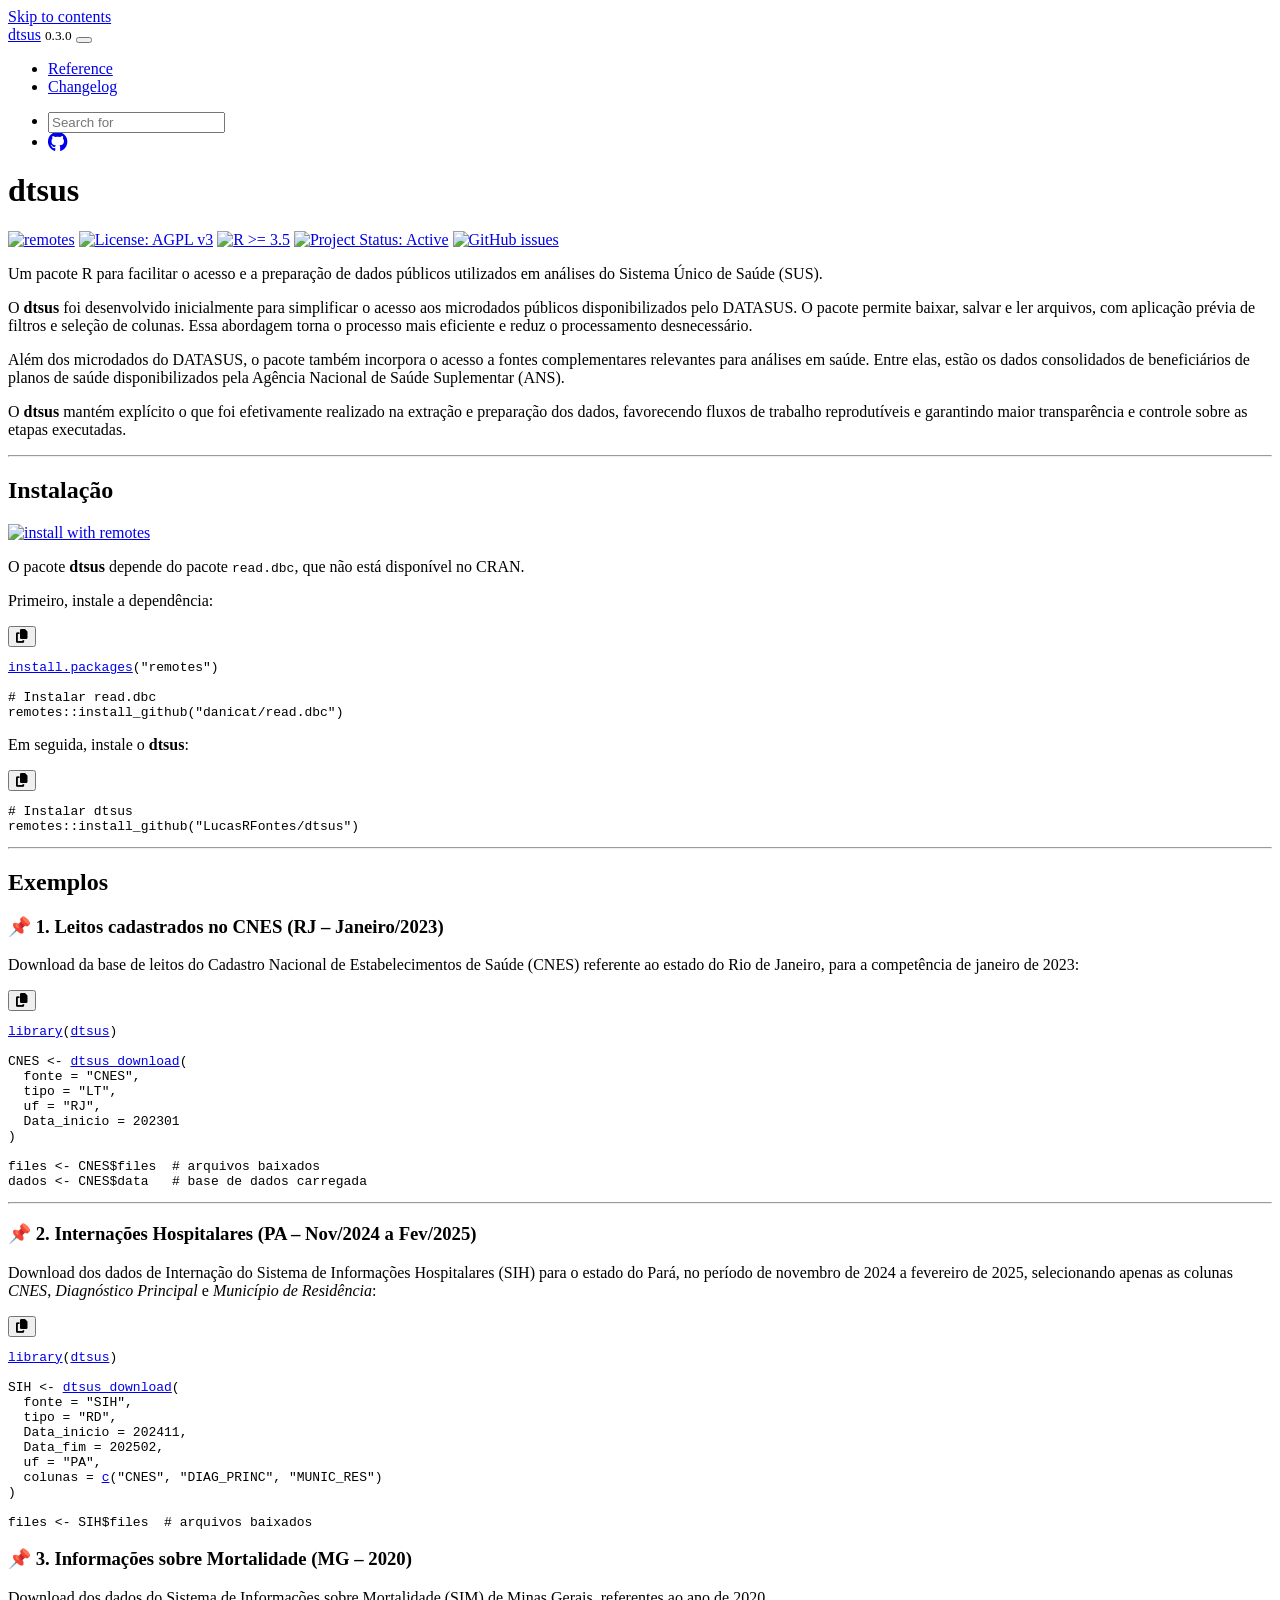
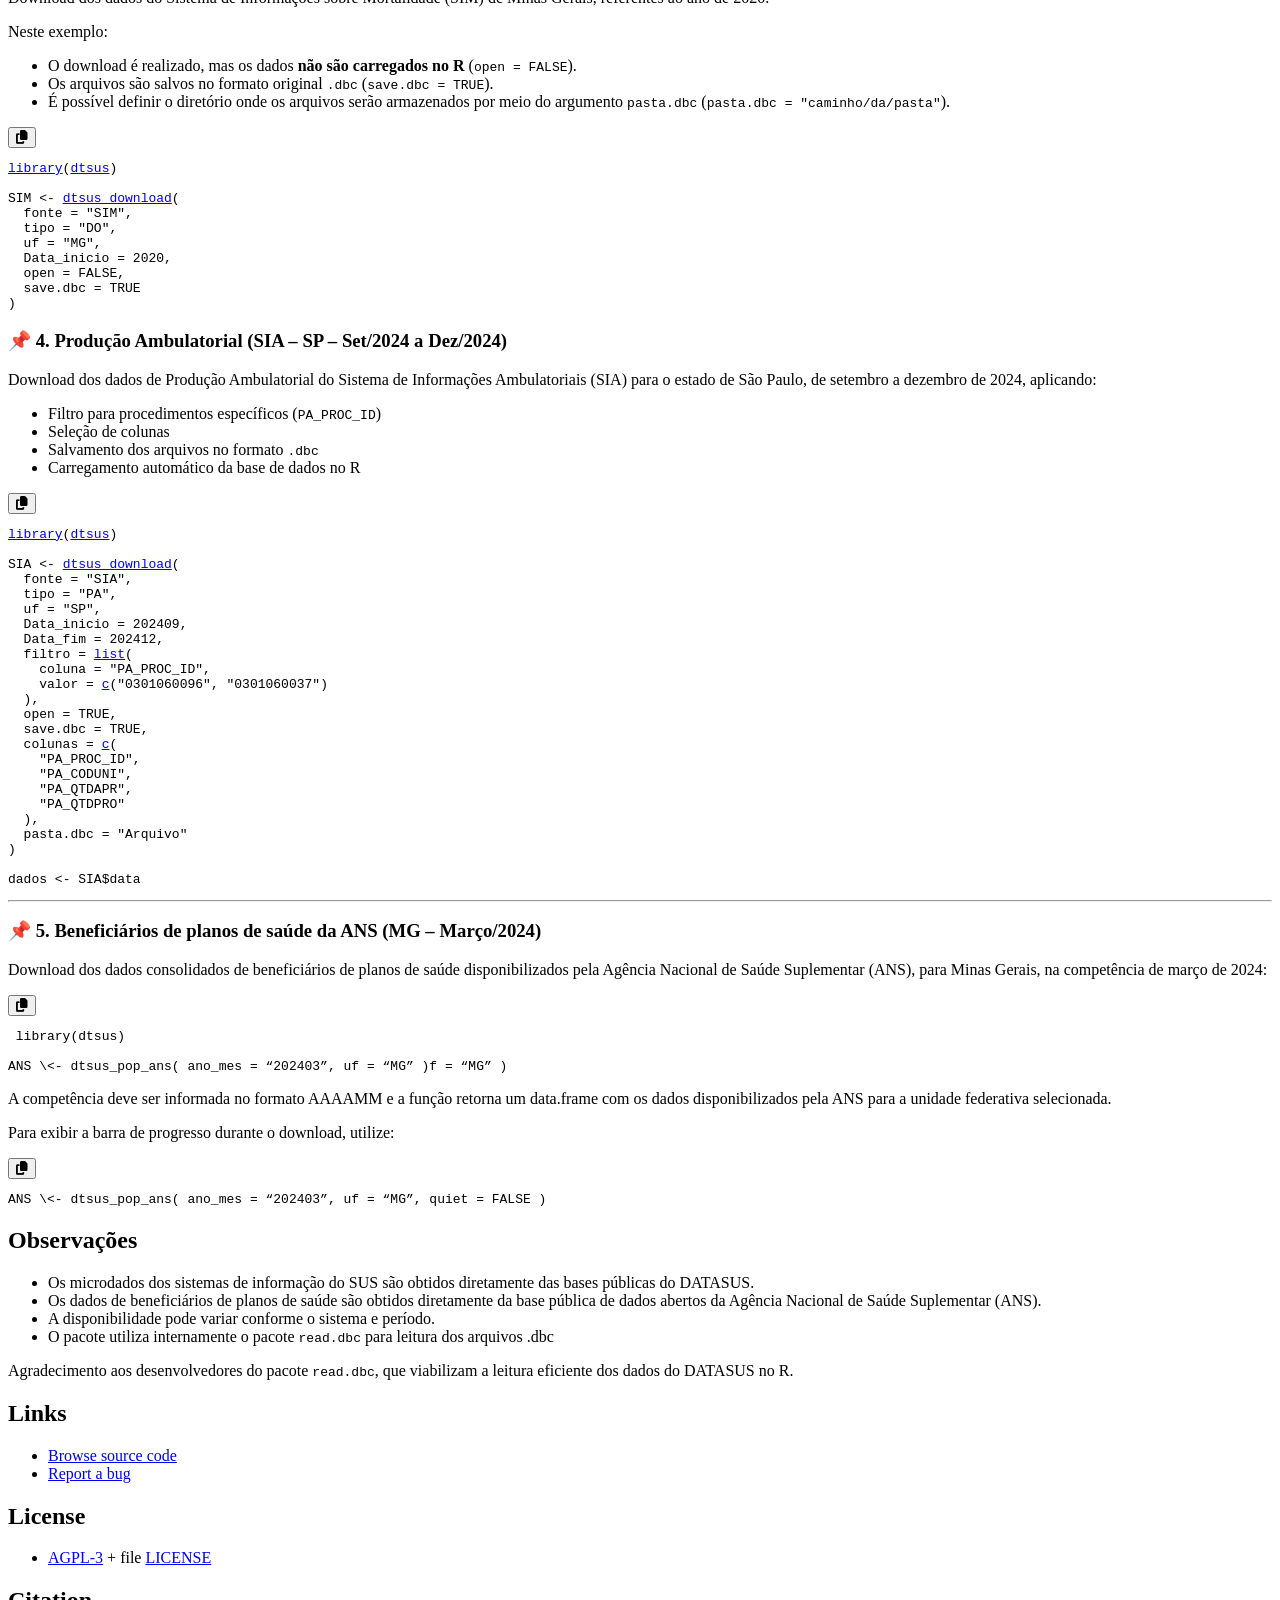
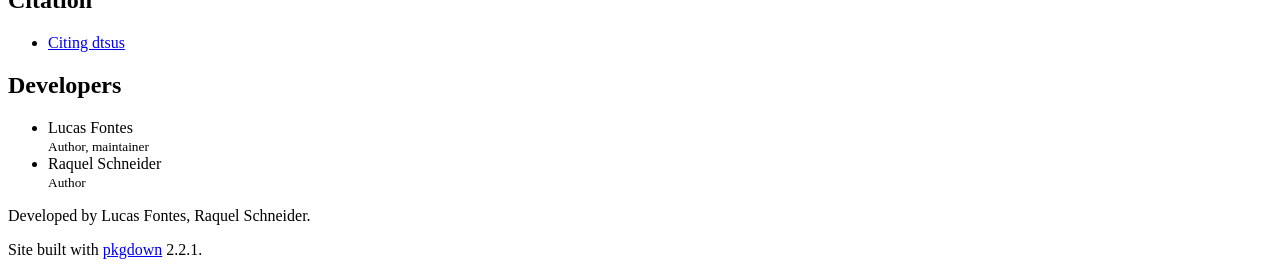
==== index.html @ 4b0eda25 "Deploying to gh-pages from @ LucasRFontes/dtsus@ded6fe9f99628d84d5e78bc19032584fbec01170 🚀" ====
<!DOCTYPE html>
<!-- Generated by pkgdown: do not edit by hand --><html lang="en">
<head>
<meta http-equiv="Content-Type" content="text/html; charset=UTF-8">
<meta charset="utf-8">
<meta http-equiv="X-UA-Compatible" content="IE=edge">
<meta name="viewport" content="width=device-width, initial-scale=1, shrink-to-fit=no">
<title>Download, Index and Process Brazilian Public Health Data • dtsus</title>
<script src="deps/jquery-3.6.0/jquery-3.6.0.min.js"></script><meta name="viewport" content="width=device-width, initial-scale=1, shrink-to-fit=no">
<link href="deps/bootstrap-5.3.8/bootstrap.min.css" rel="stylesheet">
<script src="deps/bootstrap-5.3.8/bootstrap.bundle.min.js"></script><link href="deps/font-awesome-6.5.2/css/all.min.css" rel="stylesheet">
<link href="deps/font-awesome-6.5.2/css/v4-shims.min.css" rel="stylesheet">
<script src="deps/headroom-0.11.0/headroom.min.js"></script><script src="deps/headroom-0.11.0/jQuery.headroom.min.js"></script><script src="deps/bootstrap-toc-1.0.1/bootstrap-toc.min.js"></script><script src="deps/clipboard.js-2.0.11/clipboard.min.js"></script><script src="deps/search-1.0.0/autocomplete.jquery.min.js"></script><script src="deps/search-1.0.0/fuse.min.js"></script><script src="deps/search-1.0.0/mark.min.js"></script><!-- pkgdown --><script src="pkgdown.js"></script><meta property="og:title" content="Download, Index and Process Brazilian Public Health Data">
<meta name="description" content="Tools to discover, download and process public Brazilian health data. The package provides access to DATASUS microdata and complementary public data sources used in health analyses, including beneficiary data from the Brazilian National Supplementary Health Agency (ANS). Functions support file listing, batch downloads, reading DBC files, filtering records, selecting variables and reproducible data processing workflows.">
<meta property="og:description" content="Tools to discover, download and process public Brazilian health data. The package provides access to DATASUS microdata and complementary public data sources used in health analyses, including beneficiary data from the Brazilian National Supplementary Health Agency (ANS). Functions support file listing, batch downloads, reading DBC files, filtering records, selecting variables and reproducible data processing workflows.">
</head>
<body>
    <a href="#main" class="visually-hidden-focusable">Skip to contents</a>


    <nav class="navbar navbar-expand-lg fixed-top bg-light" data-bs-theme="light" aria-label="Site navigation"><div class="container">

    <a class="navbar-brand me-2" href="index.html">dtsus</a>

    <small class="nav-text text-muted me-auto" data-bs-toggle="tooltip" data-bs-placement="bottom" title="">0.3.0</small>


    <button class="navbar-toggler" type="button" data-bs-toggle="collapse" data-bs-target="#navbar" aria-controls="navbar" aria-expanded="false" aria-label="Toggle navigation">
      <span class="navbar-toggler-icon"></span>
    </button>

    <div id="navbar" class="collapse navbar-collapse ms-3">
      <ul class="navbar-nav me-auto">
<li class="nav-item"><a class="nav-link" href="reference/index.html">Reference</a></li>
<li class="nav-item"><a class="nav-link" href="news/index.html">Changelog</a></li>
      </ul>
<ul class="navbar-nav">
<li class="nav-item"><form class="form-inline" role="search">
 <input class="form-control" type="search" name="search-input" id="search-input" autocomplete="off" aria-label="Search site" placeholder="Search for" data-search-index="search.json">
</form></li>
<li class="nav-item"><a class="external-link nav-link" href="https://github.com/LucasRFontes/dtsus/" aria-label="GitHub"><span class="fa fab fa-github fa-lg"></span></a></li>
      </ul>
</div>


  </div>
</nav><div class="container template-home">
<div class="row">
  <main id="main" class="col-md-9"><div class="section level1">
<div class="page-header"><h1 id="dtsus">dtsus<a class="anchor" aria-label="anchor" href="#dtsus"></a>
</h1></div>
<p><a href="https://github.com/LucasRFontes/dtsus" class="external-link"><img src="https://img.shields.io/badge/install%20with-remotes-blue" alt="remotes"></a> <a href="https://www.gnu.org/licenses/agpl-3.0" class="external-link"><img src="https://img.shields.io/badge/License-AGPL%20v3-blue.svg" alt="License: AGPL v3"></a> <a href="https://cran.r-project.org/" class="external-link"><img src="https://img.shields.io/badge/R-%3E%3D%203.5-blue" alt="R &gt;= 3.5"></a> <a href="https://www.repostatus.org/#active" class="external-link"><img src="https://www.repostatus.org/badges/latest/active.svg" alt="Project Status: Active"></a> <a href="https://github.com/LucasRFontes/dtsus/issues" class="external-link"><img src="https://img.shields.io/badge/issues-feedback-red" alt="GitHub issues"></a></p>
<p>Um pacote R para facilitar o acesso e a preparação de dados públicos utilizados em análises do Sistema Único de Saúde (SUS).</p>
<p>O <strong>dtsus</strong> foi desenvolvido inicialmente para simplificar o acesso aos microdados públicos disponibilizados pelo DATASUS. O pacote permite baixar, salvar e ler arquivos, com aplicação prévia de filtros e seleção de colunas. Essa abordagem torna o processo mais eficiente e reduz o processamento desnecessário.</p>
<p>Além dos microdados do DATASUS, o pacote também incorpora o acesso a fontes complementares relevantes para análises em saúde. Entre elas, estão os dados consolidados de beneficiários de planos de saúde disponibilizados pela Agência Nacional de Saúde Suplementar (ANS).</p>
<p>O <strong>dtsus</strong> mantém explícito o que foi efetivamente realizado na extração e preparação dos dados, favorecendo fluxos de trabalho reprodutíveis e garantindo maior transparência e controle sobre as etapas executadas.</p>
<hr>
<div class="section level2">
<h2 id="instalação">Instalação<a class="anchor" aria-label="anchor" href="#instala%C3%A7%C3%A3o"></a>
</h2>
<p><a href="https://github.com/LucasRFontes/dtsus" class="external-link"><img src="https://img.shields.io/badge/install%20with-remotes-blue" alt="install with remotes"></a></p>
<p>O pacote <strong>dtsus</strong> depende do pacote <code>read.dbc</code>, que não está disponível no CRAN.</p>
<p>Primeiro, instale a dependência:</p>
<div class="sourceCode" id="cb1"><pre class="downlit sourceCode r">
<code class="sourceCode R"><span><span class="fu"><a href="https://rdrr.io/r/utils/install.packages.html" class="external-link">install.packages</a></span><span class="op">(</span><span class="st">"remotes"</span><span class="op">)</span></span>
<span></span>
<span><span class="co"># Instalar read.dbc</span></span>
<span><span class="fu">remotes</span><span class="fu">::</span><span class="fu">install_github</span><span class="op">(</span><span class="st">"danicat/read.dbc"</span><span class="op">)</span></span></code></pre></div>
<p>Em seguida, instale o <strong>dtsus</strong>:</p>
<div class="sourceCode" id="cb2"><pre class="downlit sourceCode r">
<code class="sourceCode R"><span><span class="co"># Instalar dtsus</span></span>
<span><span class="fu">remotes</span><span class="fu">::</span><span class="fu">install_github</span><span class="op">(</span><span class="st">"LucasRFontes/dtsus"</span><span class="op">)</span></span></code></pre></div>
<hr>
</div>
<div class="section level2">
<h2 id="exemplos">Exemplos<a class="anchor" aria-label="anchor" href="#exemplos"></a>
</h2>
<div class="section level3">
<h3 id="pushpin-1-leitos-cadastrados-no-cnes-rj--janeiro2023">📌 1. Leitos cadastrados no CNES (RJ – Janeiro/2023)<a class="anchor" aria-label="anchor" href="#pushpin-1-leitos-cadastrados-no-cnes-rj--janeiro2023"></a>
</h3>
<p>Download da base de leitos do Cadastro Nacional de Estabelecimentos de Saúde (CNES) referente ao estado do Rio de Janeiro, para a competência de janeiro de 2023:</p>
<div class="sourceCode" id="cb3"><pre class="downlit sourceCode r">
<code class="sourceCode R"><span><span class="kw"><a href="https://rdrr.io/r/base/library.html" class="external-link">library</a></span><span class="op">(</span><span class="va"><a href="https://lucasrfontes.github.io/dtsus/">dtsus</a></span><span class="op">)</span></span>
<span></span>
<span><span class="va">CNES</span> <span class="op">&lt;-</span> <span class="fu"><a href="reference/dtsus_download.html">dtsus_download</a></span><span class="op">(</span></span>
<span>  fonte <span class="op">=</span> <span class="st">"CNES"</span>,</span>
<span>  tipo <span class="op">=</span> <span class="st">"LT"</span>,</span>
<span>  uf <span class="op">=</span> <span class="st">"RJ"</span>,</span>
<span>  Data_inicio <span class="op">=</span> <span class="fl">202301</span></span>
<span><span class="op">)</span></span>
<span></span>
<span><span class="va">files</span> <span class="op">&lt;-</span> <span class="va">CNES</span><span class="op">$</span><span class="va">files</span>  <span class="co"># arquivos baixados</span></span>
<span><span class="va">dados</span> <span class="op">&lt;-</span> <span class="va">CNES</span><span class="op">$</span><span class="va">data</span>   <span class="co"># base de dados carregada</span></span></code></pre></div>
<hr>
</div>
<div class="section level3">
<h3 id="pushpin-2-internações-hospitalares-pa--nov2024-a-fev2025">📌 2. Internações Hospitalares (PA – Nov/2024 a Fev/2025)<a class="anchor" aria-label="anchor" href="#pushpin-2-interna%C3%A7%C3%B5es-hospitalares-pa--nov2024-a-fev2025"></a>
</h3>
<p>Download dos dados de Internação do Sistema de Informações Hospitalares (SIH) para o estado do Pará, no período de novembro de 2024 a fevereiro de 2025, selecionando apenas as colunas <em>CNES</em>, <em>Diagnóstico Principal</em> e <em>Município de Residência</em>:</p>
<div class="sourceCode" id="cb4"><pre class="downlit sourceCode r">
<code class="sourceCode R"><span><span class="kw"><a href="https://rdrr.io/r/base/library.html" class="external-link">library</a></span><span class="op">(</span><span class="va"><a href="https://lucasrfontes.github.io/dtsus/">dtsus</a></span><span class="op">)</span></span>
<span></span>
<span><span class="va">SIH</span> <span class="op">&lt;-</span> <span class="fu"><a href="reference/dtsus_download.html">dtsus_download</a></span><span class="op">(</span></span>
<span>  fonte <span class="op">=</span> <span class="st">"SIH"</span>,</span>
<span>  tipo <span class="op">=</span> <span class="st">"RD"</span>,</span>
<span>  Data_inicio <span class="op">=</span> <span class="fl">202411</span>,</span>
<span>  Data_fim <span class="op">=</span> <span class="fl">202502</span>,</span>
<span>  uf <span class="op">=</span> <span class="st">"PA"</span>,</span>
<span>  colunas <span class="op">=</span> <span class="fu"><a href="https://rdrr.io/r/base/c.html" class="external-link">c</a></span><span class="op">(</span><span class="st">"CNES"</span>, <span class="st">"DIAG_PRINC"</span>, <span class="st">"MUNIC_RES"</span><span class="op">)</span></span>
<span><span class="op">)</span></span>
<span></span>
<span><span class="va">files</span> <span class="op">&lt;-</span> <span class="va">SIH</span><span class="op">$</span><span class="va">files</span>  <span class="co"># arquivos baixados</span></span></code></pre></div>
</div>
<div class="section level3">
<h3 id="pushpin-3-informações-sobre-mortalidade-mg--2020">📌 3. Informações sobre Mortalidade (MG – 2020)<a class="anchor" aria-label="anchor" href="#pushpin-3-informa%C3%A7%C3%B5es-sobre-mortalidade-mg--2020"></a>
</h3>
<p>Download dos dados do Sistema de Informações sobre Mortalidade (SIM) de Minas Gerais, referentes ao ano de 2020.</p>
<p>Neste exemplo:</p>
<ul>
<li>O download é realizado, mas os dados <strong>não são carregados no R</strong> (<code>open = FALSE</code>).</li>
<li>Os arquivos são salvos no formato original <code>.dbc</code> (<code>save.dbc = TRUE</code>).</li>
<li>É possível definir o diretório onde os arquivos serão armazenados por meio do argumento <code>pasta.dbc</code> (<code>pasta.dbc = "caminho/da/pasta"</code>).</li>
</ul>
<div class="sourceCode" id="cb5"><pre class="downlit sourceCode r">
<code class="sourceCode R"><span><span class="kw"><a href="https://rdrr.io/r/base/library.html" class="external-link">library</a></span><span class="op">(</span><span class="va"><a href="https://lucasrfontes.github.io/dtsus/">dtsus</a></span><span class="op">)</span></span>
<span></span>
<span><span class="va">SIM</span> <span class="op">&lt;-</span> <span class="fu"><a href="reference/dtsus_download.html">dtsus_download</a></span><span class="op">(</span></span>
<span>  fonte <span class="op">=</span> <span class="st">"SIM"</span>,</span>
<span>  tipo <span class="op">=</span> <span class="st">"DO"</span>,</span>
<span>  uf <span class="op">=</span> <span class="st">"MG"</span>,</span>
<span>  Data_inicio <span class="op">=</span> <span class="fl">2020</span>,</span>
<span>  open <span class="op">=</span> <span class="cn">FALSE</span>,</span>
<span>  save.dbc <span class="op">=</span> <span class="cn">TRUE</span></span>
<span><span class="op">)</span></span></code></pre></div>
</div>
<div class="section level3">
<h3 id="pushpin-4-produção-ambulatorial-sia--sp--set2024-a-dez2024">📌 4. Produção Ambulatorial (SIA – SP – Set/2024 a Dez/2024)<a class="anchor" aria-label="anchor" href="#pushpin-4-produ%C3%A7%C3%A3o-ambulatorial-sia--sp--set2024-a-dez2024"></a>
</h3>
<p>Download dos dados de Produção Ambulatorial do Sistema de Informações Ambulatoriais (SIA) para o estado de São Paulo, de setembro a dezembro de 2024, aplicando:</p>
<ul>
<li>Filtro para procedimentos específicos (<code>PA_PROC_ID</code>)</li>
<li>Seleção de colunas</li>
<li>Salvamento dos arquivos no formato <code>.dbc</code>
</li>
<li>Carregamento automático da base de dados no R</li>
</ul>
<div class="sourceCode" id="cb6"><pre class="downlit sourceCode r">
<code class="sourceCode R"><span><span class="kw"><a href="https://rdrr.io/r/base/library.html" class="external-link">library</a></span><span class="op">(</span><span class="va"><a href="https://lucasrfontes.github.io/dtsus/">dtsus</a></span><span class="op">)</span></span>
<span></span>
<span><span class="va">SIA</span> <span class="op">&lt;-</span> <span class="fu"><a href="reference/dtsus_download.html">dtsus_download</a></span><span class="op">(</span></span>
<span>  fonte <span class="op">=</span> <span class="st">"SIA"</span>,</span>
<span>  tipo <span class="op">=</span> <span class="st">"PA"</span>,</span>
<span>  uf <span class="op">=</span> <span class="st">"SP"</span>,</span>
<span>  Data_inicio <span class="op">=</span> <span class="fl">202409</span>,</span>
<span>  Data_fim <span class="op">=</span> <span class="fl">202412</span>,</span>
<span>  filtro <span class="op">=</span> <span class="fu"><a href="https://rdrr.io/r/base/list.html" class="external-link">list</a></span><span class="op">(</span></span>
<span>    coluna <span class="op">=</span> <span class="st">"PA_PROC_ID"</span>,</span>
<span>    valor <span class="op">=</span> <span class="fu"><a href="https://rdrr.io/r/base/c.html" class="external-link">c</a></span><span class="op">(</span><span class="st">"0301060096"</span>, <span class="st">"0301060037"</span><span class="op">)</span></span>
<span>  <span class="op">)</span>,</span>
<span>  open <span class="op">=</span> <span class="cn">TRUE</span>,</span>
<span>  save.dbc <span class="op">=</span> <span class="cn">TRUE</span>,</span>
<span>  colunas <span class="op">=</span> <span class="fu"><a href="https://rdrr.io/r/base/c.html" class="external-link">c</a></span><span class="op">(</span></span>
<span>    <span class="st">"PA_PROC_ID"</span>,</span>
<span>    <span class="st">"PA_CODUNI"</span>,</span>
<span>    <span class="st">"PA_QTDAPR"</span>,</span>
<span>    <span class="st">"PA_QTDPRO"</span></span>
<span>  <span class="op">)</span>,</span>
<span>  pasta.dbc <span class="op">=</span> <span class="st">"Arquivo"</span></span>
<span><span class="op">)</span></span>
<span></span>
<span><span class="va">dados</span> <span class="op">&lt;-</span> <span class="va">SIA</span><span class="op">$</span><span class="va">data</span></span></code></pre></div>
<hr>
</div>
<div class="section level3">
<h3 id="pushpin-5-beneficiários-de-planos-de-saúde-da-ans-mg--março2024">📌 5. Beneficiários de planos de saúde da ANS (MG – Março/2024)<a class="anchor" aria-label="anchor" href="#pushpin-5-benefici%C3%A1rios-de-planos-de-sa%C3%BAde-da-ans-mg--mar%C3%A7o2024"></a>
</h3>
<p>Download dos dados consolidados de beneficiários de planos de saúde disponibilizados pela Agência Nacional de Saúde Suplementar (ANS), para Minas Gerais, na competência de março de 2024:</p>
<div class="sourceCode" id="cb7"><pre class="sourceCode r"><code class="sourceCode r"><span id="cb7-1"><a href="#cb7-1" tabindex="-1"></a> <span class="fu">library</span>(dtsus)</span>
<span id="cb7-2"><a href="#cb7-2" tabindex="-1"></a></span>
<span id="cb7-3"><a href="#cb7-3" tabindex="-1"></a>ANS \<span class="ot">&lt;-</span> <span class="fu">dtsus_pop_ans</span>( <span class="at">ano_mes =</span> “<span class="dv">202403</span>”, <span class="at">uf =</span> “MG” )f <span class="ot">=</span> “MG” <span class="er">)</span></span></code></pre></div>
<p>A competência deve ser informada no formato AAAAMM e a função retorna um data.frame com os dados disponibilizados pela ANS para a unidade federativa selecionada.</p>
<p>Para exibir a barra de progresso durante o download, utilize:</p>
<div class="sourceCode" id="cb8"><pre class="sourceCode r"><code class="sourceCode r"><span id="cb8-1"><a href="#cb8-1" tabindex="-1"></a>ANS \<span class="ot">&lt;-</span> <span class="fu">dtsus_pop_ans</span>( <span class="at">ano_mes =</span> “<span class="dv">202403</span>”, <span class="at">uf =</span> “MG”, <span class="at">quiet =</span> <span class="cn">FALSE</span> )</span></code></pre></div>
</div>
</div>
<div class="section level2">
<h2 id="observações">Observações<a class="anchor" aria-label="anchor" href="#observa%C3%A7%C3%B5es"></a>
</h2>
<ul>
<li>Os microdados dos sistemas de informação do SUS são obtidos diretamente das bases públicas do DATASUS.</li>
<li>Os dados de beneficiários de planos de saúde são obtidos diretamente da base pública de dados abertos da Agência Nacional de Saúde Suplementar (ANS).</li>
<li>A disponibilidade pode variar conforme o sistema e período.</li>
<li>O pacote utiliza internamente o pacote <code>read.dbc</code> para leitura dos arquivos .dbc</li>
</ul>
<p>Agradecimento aos desenvolvedores do pacote <code>read.dbc</code>, que viabilizam a leitura eficiente dos dados do DATASUS no R.</p>
</div>
</div>
  </main><aside class="col-md-3"><div class="links">
<h2 data-toc-skip>Links</h2>
<ul class="list-unstyled">
<li><a href="https://github.com/LucasRFontes/dtsus/" class="external-link">Browse source code</a></li>
<li><a href="https://github.com/LucasRFontes/dtsus/issues" class="external-link">Report a bug</a></li>
</ul>
</div>

<div class="license">
<h2 data-toc-skip>License</h2>
<ul class="list-unstyled">
<li>
<a href="https://www.r-project.org/Licenses/AGPL-3" class="external-link">AGPL-3</a> + file <a href="LICENSE-text.html">LICENSE</a>
</li>
</ul>
</div>


<div class="citation">
<h2 data-toc-skip>Citation</h2>
<ul class="list-unstyled">
<li><a href="authors.html#citation">Citing dtsus</a></li>
</ul>
</div>

<div class="developers">
<h2 data-toc-skip>Developers</h2>
<ul class="list-unstyled">
<li>Lucas Fontes <br><small class="roles"> Author, maintainer </small>   </li>
<li>Raquel Schneider <br><small class="roles"> Author </small>   </li>
</ul>
</div>



  </aside>
</div>


    <footer><div class="pkgdown-footer-left">
  <p>Developed by Lucas Fontes, Raquel Schneider.</p>
</div>

<div class="pkgdown-footer-right">
  <p>Site built with <a href="https://pkgdown.r-lib.org/" class="external-link">pkgdown</a> 2.2.1.</p>
</div>

    </footer>
</div>





  </body>
</html>
---- deps/font-awesome-6.5.2/css/v4-shims.min.css ----
/*!
 * Font Awesome Free 6.5.2 by @fontawesome - https://fontawesome.com
 * License - https://fontawesome.com/license/free (Icons: CC BY 4.0, Fonts: SIL OFL 1.1, Code: MIT License)
 * Copyright 2024 Fonticons, Inc.
 */
.fa.fa-glass:before{content:"\f000"}.fa.fa-envelope-o{font-family:"Font Awesome 6 Free";font-weight:400}.fa.fa-envelope-o:before{content:"\f0e0"}.fa.fa-star-o{font-family:"Font Awesome 6 Free";font-weight:400}.fa.fa-star-o:before{content:"\f005"}.fa.fa-close:before,.fa.fa-remove:before{content:"\f00d"}.fa.fa-gear:before{content:"\f013"}.fa.fa-trash-o{font-family:"Font Awesome 6 Free";font-weight:400}.fa.fa-trash-o:before{content:"\f2ed"}.fa.fa-home:before{content:"\f015"}.fa.fa-file-o{font-family:"Font Awesome 6 Free";font-weight:400}.fa.fa-file-o:before{content:"\f15b"}.fa.fa-clock-o{font-family:"Font Awesome 6 Free";font-weight:400}.fa.fa-clock-o:before{content:"\f017"}.fa.fa-arrow-circle-o-down{font-family:"Font Awesome 6 Free";font-weight:400}.fa.fa-arrow-circle-o-down:before{content:"\f358"}.fa.fa-arrow-circle-o-up{font-family:"Font Awesome 6 Free";font-weight:400}.fa.fa-arrow-circle-o-up:before{content:"\f35b"}.fa.fa-play-circle-o{font-family:"Font Awesome 6 Free";font-weight:400}.fa.fa-play-circle-o:before{content:"\f144"}.fa.fa-repeat:before,.fa.fa-rotate-right:before{content:"\f01e"}.fa.fa-refresh:before{content:"\f021"}.fa.fa-list-alt{font-family:"Font Awesome 6 Free";font-weight:400}.fa.fa-list-alt:before{content:"\f022"}.fa.fa-dedent:before{content:"\f03b"}.fa.fa-video-camera:before{content:"\f03d"}.fa.fa-picture-o{font-family:"Font Awesome 6 Free";font-weight:400}.fa.fa-picture-o:before{content:"\f03e"}.fa.fa-photo{font-family:"Font Awesome 6 Free";font-weight:400}.fa.fa-photo:before{content:"\f03e"}.fa.fa-image{font-family:"Font Awesome 6 Free";font-weight:400}.fa.fa-image:before{content:"\f03e"}.fa.fa-map-marker:before{content:"\f3c5"}.fa.fa-pencil-square-o{font-family:"Font Awesome 6 Free";font-weight:400}.fa.fa-pencil-square-o:before{content:"\f044"}.fa.fa-edit{font-family:"Font Awesome 6 Free";font-weight:400}.fa.fa-edit:before{content:"\f044"}.fa.fa-share-square-o:before{content:"\f14d"}.fa.fa-check-square-o{font-family:"Font Awesome 6 Free";font-weight:400}.fa.fa-check-square-o:before{content:"\f14a"}.fa.fa-arrows:before{content:"\f0b2"}.fa.fa-times-circle-o{font-family:"Font Awesome 6 Free";font-weight:400}.fa.fa-times-circle-o:before{content:"\f057"}.fa.fa-check-circle-o{font-family:"Font Awesome 6 Free";font-weight:400}.fa.fa-check-circle-o:before{content:"\f058"}.fa.fa-mail-forward:before{content:"\f064"}.fa.fa-expand:before{content:"\f424"}.fa.fa-compress:before{content:"\f422"}.fa.fa-eye,.fa.fa-eye-slash{font-family:"Font Awesome 6 Free";font-weight:400}.fa.fa-warning:before{content:"\f071"}.fa.fa-calendar:before{content:"\f073"}.fa.fa-arrows-v:before{content:"\f338"}.fa.fa-arrows-h:before{content:"\f337"}.fa.fa-bar-chart-o:before,.fa.fa-bar-chart:before{content:"\e0e3"}.fa.fa-twitter-square{font-family:"Font Awesome 6 Brands";font-weight:400}.fa.fa-twitter-square:before{content:"\f081"}.fa.fa-facebook-square{font-family:"Font Awesome 6 Brands";font-weight:400}.fa.fa-facebook-square:before{content:"\f082"}.fa.fa-gears:before{content:"\f085"}.fa.fa-thumbs-o-up{font-family:"Font Awesome 6 Free";font-weight:400}.fa.fa-thumbs-o-up:before{content:"\f164"}.fa.fa-thumbs-o-down{font-family:"Font Awesome 6 Free";font-weight:400}.fa.fa-thumbs-o-down:before{content:"\f165"}.fa.fa-heart-o{font-family:"Font Awesome 6 Free";font-weight:400}.fa.fa-heart-o:before{content:"\f004"}.fa.fa-sign-out:before{content:"\f2f5"}.fa.fa-linkedin-square{font-family:"Font Awesome 6 Brands";font-weight:400}.fa.fa-linkedin-square:before{content:"\f08c"}.fa.fa-thumb-tack:before{content:"\f08d"}.fa.fa-external-link:before{content:"\f35d"}.fa.fa-sign-in:before{content:"\f2f6"}.fa.fa-github-square{font-family:"Font Awesome 6 Brands";font-weight:400}.fa.fa-github-square:before{content:"\f092"}.fa.fa-lemon-o{font-family:"Font Awesome 6 Free";font-weight:400}.fa.fa-lemon-o:before{content:"\f094"}.fa.fa-square-o{font-family:"Font Awesome 6 Free";font-weight:400}.fa.fa-square-o:before{content:"\f0c8"}.fa.fa-bookmark-o{font-family:"Font Awesome 6 Free";font-weight:400}.fa.fa-bookmark-o:before{content:"\f02e"}.fa.fa-facebook,.fa.fa-twitter{font-family:"Font Awesome 6 Brands";font-weight:400}.fa.fa-facebook:before{content:"\f39e"}.fa.fa-facebook-f{font-family:"Font Awesome 6 Brands";font-weight:400}.fa.fa-facebook-f:before{content:"\f39e"}.fa.fa-github{font-family:"Font Awesome 6 Brands";font-weight:400}.fa.fa-credit-card{font-family:"Font Awesome 6 Free";font-weight:400}.fa.fa-feed:before{content:"\f09e"}.fa.fa-hdd-o{font-family:"Font Awesome 6 Free";font-weight:400}.fa.fa-hdd-o:before{content:"\f0a0"}.fa.fa-hand-o-right{font-family:"Font Awesome 6 Free";font-weight:400}.fa.fa-hand-o-right:before{content:"\f0a4"}.fa.fa-hand-o-left{font-family:"Font Awesome 6 Free";font-weight:400}.fa.fa-hand-o-left:before{content:"\f0a5"}.fa.fa-hand-o-up{font-family:"Font Awesome 6 Free";font-weight:400}.fa.fa-hand-o-up:before{content:"\f0a6"}.fa.fa-hand-o-down{font-family:"Font Awesome 6 Free";font-weight:400}.fa.fa-hand-o-down:before{content:"\f0a7"}.fa.fa-globe:before{content:"\f57d"}.fa.fa-tasks:before{content:"\f828"}.fa.fa-arrows-alt:before{content:"\f31e"}.fa.fa-group:before{content:"\f0c0"}.fa.fa-chain:before{content:"\f0c1"}.fa.fa-cut:before{content:"\f0c4"}.fa.fa-files-o{font-family:"Font Awesome 6 Free";font-weight:400}.fa.fa-files-o:before{content:"\f0c5"}.fa.fa-floppy-o{font-family:"Font Awesome 6 Free";font-weight:400}.fa.fa-floppy-o:before{content:"\f0c7"}.fa.fa-save{font-family:"Font Awesome 6 Free";font-weight:400}.fa.fa-save:before{content:"\f0c7"}.fa.fa-navicon:before,.fa.fa-reorder:before{content:"\f0c9"}.fa.fa-magic:before{content:"\e2ca"}.fa.fa-pinterest,.fa.fa-pinterest-square{font-family:"Font Awesome 6 Brands";font-weight:400}.fa.fa-pinterest-square:before{content:"\f0d3"}.fa.fa-google-plus-square{font-family:"Font Awesome 6 Brands";font-weight:400}.fa.fa-google-plus-square:before{content:"\f0d4"}.fa.fa-google-plus{font-family:"Font Awesome 6 Brands";font-weight:400}.fa.fa-google-plus:before{content:"\f0d5"}.fa.fa-money:before{content:"\f3d1"}.fa.fa-unsorted:before{content:"\f0dc"}.fa.fa-sort-desc:before{content:"\f0dd"}.fa.fa-sort-asc:before{content:"\f0de"}.fa.fa-linkedin{font-family:"Font Awesome 6 Brands";font-weight:400}.fa.fa-linkedin:before{content:"\f0e1"}.fa.fa-rotate-left:before{content:"\f0e2"}.fa.fa-legal:before{content:"\f0e3"}.fa.fa-dashboard:before,.fa.fa-tachometer:before{content:"\f625"}.fa.fa-comment-o{font-family:"Font Awesome 6 Free";font-weight:400}.fa.fa-comment-o:before{content:"\f075"}.fa.fa-comments-o{font-family:"Font Awesome 6 Free";font-weight:400}.fa.fa-comments-o:before{content:"\f086"}.fa.fa-flash:before{content:"\f0e7"}.fa.fa-clipboard:before{content:"\f0ea"}.fa.fa-lightbulb-o{font-family:"Font Awesome 6 Free";font-weight:400}.fa.fa-lightbulb-o:before{content:"\f0eb"}.fa.fa-exchange:before{content:"\f362"}.fa.fa-cloud-download:before{content:"\f0ed"}.fa.fa-cloud-upload:before{content:"\f0ee"}.fa.fa-bell-o{font-family:"Font Awesome 6 Free";font-weight:400}.fa.fa-bell-o:before{content:"\f0f3"}.fa.fa-cutlery:before{content:"\f2e7"}.fa.fa-file-text-o{font-family:"Font Awesome 6 Free";font-weight:400}.fa.fa-file-text-o:before{content:"\f15c"}.fa.fa-building-o{font-family:"Font Awesome 6 Free";font-weight:400}.fa.fa-building-o:before{content:"\f1ad"}.fa.fa-hospital-o{font-family:"Font Awesome 6 Free";font-weight:400}.fa.fa-hospital-o:before{content:"\f0f8"}.fa.fa-tablet:before{content:"\f3fa"}.fa.fa-mobile-phone:before,.fa.fa-mobile:before{content:"\f3cd"}.fa.fa-circle-o{font-family:"Font Awesome 6 Free";font-weight:400}.fa.fa-circle-o:before{content:"\f111"}.fa.fa-mail-reply:before{content:"\f3e5"}.fa.fa-github-alt{font-family:"Font Awesome 6 Brands";font-weight:400}.fa.fa-folder-o{font-family:"Font Awesome 6 Free";font-weight:400}.fa.fa-folder-o:before{content:"\f07b"}.fa.fa-folder-open-o{font-family:"Font Awesome 6 Free";font-weight:400}.fa.fa-folder-open-o:before{content:"\f07c"}.fa.fa-smile-o{font-family:"Font Awesome 6 Free";font-weight:400}.fa.fa-smile-o:before{content:"\f118"}.fa.fa-frown-o{font-family:"Font Awesome 6 Free";font-weight:400}.fa.fa-frown-o:before{content:"\f119"}.fa.fa-meh-o{font-family:"Font Awesome 6 Free";font-weight:400}.fa.fa-meh-o:before{content:"\f11a"}.fa.fa-keyboard-o{font-family:"Font Awesome 6 Free";font-weight:400}.fa.fa-keyboard-o:before{content:"\f11c"}.fa.fa-flag-o{font-family:"Font Awesome 6 Free";font-weight:400}.fa.fa-flag-o:before{content:"\f024"}.fa.fa-mail-reply-all:before{content:"\f122"}.fa.fa-star-half-o{font-family:"Font Awesome 6 Free";font-weight:400}.fa.fa-star-half-o:before{content:"\f5c0"}.fa.fa-star-half-empty{font-family:"Font Awesome 6 Free";font-weight:400}.fa.fa-star-half-empty:before{content:"\f5c0"}.fa.fa-star-half-full{font-family:"Font Awesome 6 Free";font-weight:400}.fa.fa-star-half-full:before{content:"\f5c0"}.fa.fa-code-fork:before{content:"\f126"}.fa.fa-chain-broken:before,.fa.fa-unlink:before{content:"\f127"}.fa.fa-calendar-o{font-family:"Font Awesome 6 Free";font-weight:400}.fa.fa-calendar-o:before{content:"\f133"}.fa.fa-css3,.fa.fa-html5,.fa.fa-maxcdn{font-family:"Font Awesome 6 Brands";font-weight:400}.fa.fa-unlock-alt:before{content:"\f09c"}.fa.fa-minus-square-o{font-family:"Font Awesome 6 Free";font-weight:400}.fa.fa-minus-square-o:before{content:"\f146"}.fa.fa-level-up:before{content:"\f3bf"}.fa.fa-level-down:before{content:"\f3be"}.fa.fa-pencil-square:before{content:"\f14b"}.fa.fa-external-link-square:before{content:"\f360"}.fa.fa-compass{font-family:"Font Awesome 6 Free";font-weight:400}.fa.fa-caret-square-o-down{font-family:"Font Awesome 6 Free";font-weight:400}.fa.fa-caret-square-o-down:before{content:"\f150"}.fa.fa-toggle-down{font-family:"Font Awesome 6 Free";font-weight:400}.fa.fa-toggle-down:before{content:"\f150"}.fa.fa-caret-square-o-up{font-family:"Font Awesome 6 Free";font-weight:400}.fa.fa-caret-square-o-up:before{content:"\f151"}.fa.fa-toggle-up{font-family:"Font Awesome 6 Free";font-weight:400}.fa.fa-toggle-up:before{content:"\f151"}.fa.fa-caret-square-o-right{font-family:"Font Awesome 6 Free";font-weight:400}.fa.fa-caret-square-o-right:before{content:"\f152"}.fa.fa-toggle-right{font-family:"Font Awesome 6 Free";font-weight:400}.fa.fa-toggle-right:before{content:"\f152"}.fa.fa-eur:before,.fa.fa-euro:before{content:"\f153"}.fa.fa-gbp:before{content:"\f154"}.fa.fa-dollar:before,.fa.fa-usd:before{content:"\24"}.fa.fa-inr:before,.fa.fa-rupee:before{content:"\e1bc"}.fa.fa-cny:before,.fa.fa-jpy:before,.fa.fa-rmb:before,.fa.fa-yen:before{content:"\f157"}.fa.fa-rouble:before,.fa.fa-rub:before,.fa.fa-ruble:before{content:"\f158"}.fa.fa-krw:before,.fa.fa-won:before{content:"\f159"}.fa.fa-bitcoin,.fa.fa-btc{font-family:"Font Awesome 6 Brands";font-weight:400}.fa.fa-bitcoin:before{content:"\f15a"}.fa.fa-file-text:before{content:"\f15c"}.fa.fa-sort-alpha-asc:before{content:"\f15d"}.fa.fa-sort-alpha-desc:before{content:"\f881"}.fa.fa-sort-amount-asc:before{content:"\f884"}.fa.fa-sort-amount-desc:before{content:"\f160"}.fa.fa-sort-numeric-asc:before{content:"\f162"}.fa.fa-sort-numeric-desc:before{content:"\f886"}.fa.fa-youtube-square{font-family:"Font Awesome 6 Brands";font-weight:400}.fa.fa-youtube-square:before{content:"\f431"}.fa.fa-xing,.fa.fa-xing-square,.fa.fa-youtube{font-family:"Font Awesome 6 Brands";font-weight:400}.fa.fa-xing-square:before{content:"\f169"}.fa.fa-youtube-play{font-family:"Font Awesome 6 Brands";font-weight:400}.fa.fa-youtube-play:before{content:"\f167"}.fa.fa-adn,.fa.fa-bitbucket,.fa.fa-bitbucket-square,.fa.fa-dropbox,.fa.fa-flickr,.fa.fa-instagram,.fa.fa-stack-overflow{font-family:"Font Awesome 6 Brands";font-weight:400}.fa.fa-bitbucket-square:before{content:"\f171"}.fa.fa-tumblr,.fa.fa-tumblr-square{font-family:"Font Awesome 6 Brands";font-weight:400}.fa.fa-tumblr-square:before{content:"\f174"}.fa.fa-long-arrow-down:before{content:"\f309"}.fa.fa-long-arrow-up:before{content:"\f30c"}.fa.fa-long-arrow-left:before{content:"\f30a"}.fa.fa-long-arrow-right:before{content:"\f30b"}.fa.fa-android,.fa.fa-apple,.fa.fa-dribbble,.fa.fa-foursquare,.fa.fa-gittip,.fa.fa-gratipay,.fa.fa-linux,.fa.fa-skype,.fa.fa-trello,.fa.fa-windows{font-family:"Font Awesome 6 Brands";font-weight:400}.fa.fa-gittip:before{content:"\f184"}.fa.fa-sun-o{font-family:"Font Awesome 6 Free";font-weight:400}.fa.fa-sun-o:before{content:"\f185"}.fa.fa-moon-o{font-family:"Font Awesome 6 Free";font-weight:400}.fa.fa-moon-o:before{content:"\f186"}.fa.fa-pagelines,.fa.fa-renren,.fa.fa-stack-exchange,.fa.fa-vk,.fa.fa-weibo{font-family:"Font Awesome 6 Brands";font-weight:400}.fa.fa-arrow-circle-o-right{font-family:"Font Awesome 6 Free";font-weight:400}.fa.fa-arrow-circle-o-right:before{content:"\f35a"}.fa.fa-arrow-circle-o-left{font-family:"Font Awesome 6 Free";font-weight:400}.fa.fa-arrow-circle-o-left:before{content:"\f359"}.fa.fa-caret-square-o-left{font-family:"Font Awesome 6 Free";font-weight:400}.fa.fa-caret-square-o-left:before{content:"\f191"}.fa.fa-toggle-left{font-family:"Font Awesome 6 Free";font-weight:400}.fa.fa-toggle-left:before{content:"\f191"}.fa.fa-dot-circle-o{font-family:"Font Awesome 6 Free";font-weight:400}.fa.fa-dot-circle-o:before{content:"\f192"}.fa.fa-vimeo-square{font-family:"Font Awesome 6 Brands";font-weight:400}.fa.fa-vimeo-square:before{content:"\f194"}.fa.fa-try:before,.fa.fa-turkish-lira:before{content:"\e2bb"}.fa.fa-plus-square-o{font-family:"Font Awesome 6 Free";font-weight:400}.fa.fa-plus-square-o:before{content:"\f0fe"}.fa.fa-openid,.fa.fa-slack,.fa.fa-wordpress{font-family:"Font Awesome 6 Brands";font-weight:400}.fa.fa-bank:before,.fa.fa-institution:before{content:"\f19c"}.fa.fa-mortar-board:before{content:"\f19d"}.fa.fa-google,.fa.fa-reddit,.fa.fa-reddit-square,.fa.fa-yahoo{font-family:"Font Awesome 6 Brands";font-weight:400}.fa.fa-reddit-square:before{content:"\f1a2"}.fa.fa-behance,.fa.fa-behance-square,.fa.fa-delicious,.fa.fa-digg,.fa.fa-drupal,.fa.fa-joomla,.fa.fa-pied-piper-alt,.fa.fa-pied-piper-pp,.fa.fa-stumbleupon,.fa.fa-stumbleupon-circle{font-family:"Font Awesome 6 Brands";font-weight:400}.fa.fa-behance-square:before{content:"\f1b5"}.fa.fa-steam,.fa.fa-steam-square{font-family:"Font Awesome 6 Brands";font-weight:400}.fa.fa-steam-square:before{content:"\f1b7"}.fa.fa-automobile:before{content:"\f1b9"}.fa.fa-cab:before{content:"\f1ba"}.fa.fa-deviantart,.fa.fa-soundcloud,.fa.fa-spotify{font-family:"Font Awesome 6 Brands";font-weight:400}.fa.fa-file-pdf-o{font-family:"Font Awesome 6 Free";font-weight:400}.fa.fa-file-pdf-o:before{content:"\f1c1"}.fa.fa-file-word-o{font-family:"Font Awesome 6 Free";font-weight:400}.fa.fa-file-word-o:before{content:"\f1c2"}.fa.fa-file-excel-o{font-family:"Font Awesome 6 Free";font-weight:400}.fa.fa-file-excel-o:before{content:"\f1c3"}.fa.fa-file-powerpoint-o{font-family:"Font Awesome 6 Free";font-weight:400}.fa.fa-file-powerpoint-o:before{content:"\f1c4"}.fa.fa-file-image-o{font-family:"Font Awesome 6 Free";font-weight:400}.fa.fa-file-image-o:before{content:"\f1c5"}.fa.fa-file-photo-o{font-family:"Font Awesome 6 Free";font-weight:400}.fa.fa-file-photo-o:before{content:"\f1c5"}.fa.fa-file-picture-o{font-family:"Font Awesome 6 Free";font-weight:400}.fa.fa-file-picture-o:before{content:"\f1c5"}.fa.fa-file-archive-o{font-family:"Font Awesome 6 Free";font-weight:400}.fa.fa-file-archive-o:before{content:"\f1c6"}.fa.fa-file-zip-o{font-family:"Font Awesome 6 Free";font-weight:400}.fa.fa-file-zip-o:before{content:"\f1c6"}.fa.fa-file-audio-o{font-family:"Font Awesome 6 Free";font-weight:400}.fa.fa-file-audio-o:before{content:"\f1c7"}.fa.fa-file-sound-o{font-family:"Font Awesome 6 Free";font-weight:400}.fa.fa-file-sound-o:before{content:"\f1c7"}.fa.fa-file-video-o{font-family:"Font Awesome 6 Free";font-weight:400}.fa.fa-file-video-o:before{content:"\f1c8"}.fa.fa-file-movie-o{font-family:"Font Awesome 6 Free";font-weight:400}.fa.fa-file-movie-o:before{content:"\f1c8"}.fa.fa-file-code-o{font-family:"Font Awesome 6 Free";font-weight:400}.fa.fa-file-code-o:before{content:"\f1c9"}.fa.fa-codepen,.fa.fa-jsfiddle,.fa.fa-vine{font-family:"Font Awesome 6 Brands";font-weight:400}.fa.fa-life-bouy:before,.fa.fa-life-buoy:before,.fa.fa-life-saver:before,.fa.fa-support:before{content:"\f1cd"}.fa.fa-circle-o-notch:before{content:"\f1ce"}.fa.fa-ra,.fa.fa-rebel{font-family:"Font Awesome 6 Brands";font-weight:400}.fa.fa-ra:before{content:"\f1d0"}.fa.fa-resistance{font-family:"Font Awesome 6 Brands";font-weight:400}.fa.fa-resistance:before{content:"\f1d0"}.fa.fa-empire,.fa.fa-ge{font-family:"Font Awesome 6 Brands";font-weight:400}.fa.fa-ge:before{content:"\f1d1"}.fa.fa-git-square{font-family:"Font Awesome 6 Brands";font-weight:400}.fa.fa-git-square:before{content:"\f1d2"}.fa.fa-git,.fa.fa-hacker-news,.fa.fa-y-combinator-square{font-family:"Font Awesome 6 Brands";font-weight:400}.fa.fa-y-combinator-square:before{content:"\f1d4"}.fa.fa-yc-square{font-family:"Font Awesome 6 Brands";font-weight:400}.fa.fa-yc-square:before{content:"\f1d4"}.fa.fa-qq,.fa.fa-tencent-weibo,.fa.fa-wechat,.fa.fa-weixin{font-family:"Font Awesome 6 Brands";font-weight:400}.fa.fa-wechat:before{content:"\f1d7"}.fa.fa-send:before{content:"\f1d8"}.fa.fa-paper-plane-o{font-family:"Font Awesome 6 Free";font-weight:400}.fa.fa-paper-plane-o:before{content:"\f1d8"}.fa.fa-send-o{font-family:"Font Awesome 6 Free";font-weight:400}.fa.fa-send-o:before{content:"\f1d8"}.fa.fa-circle-thin{font-family:"Font Awesome 6 Free";font-weight:400}.fa.fa-circle-thin:before{content:"\f111"}.fa.fa-header:before{content:"\f1dc"}.fa.fa-futbol-o{font-family:"Font Awesome 6 Free";font-weight:400}.fa.fa-futbol-o:before{content:"\f1e3"}.fa.fa-soccer-ball-o{font-family:"Font Awesome 6 Free";font-weight:400}.fa.fa-soccer-ball-o:before{content:"\f1e3"}.fa.fa-slideshare,.fa.fa-twitch,.fa.fa-yelp{font-family:"Font Awesome 6 Brands";font-weight:400}.fa.fa-newspaper-o{font-family:"Font Awesome 6 Free";font-weight:400}.fa.fa-newspaper-o:before{content:"\f1ea"}.fa.fa-cc-amex,.fa.fa-cc-discover,.fa.fa-cc-mastercard,.fa.fa-cc-paypal,.fa.fa-cc-stripe,.fa.fa-cc-visa,.fa.fa-google-wallet,.fa.fa-paypal{font-family:"Font Awesome 6 Brands";font-weight:400}.fa.fa-bell-slash-o{font-family:"Font Awesome 6 Free";font-weight:400}.fa.fa-bell-slash-o:before{content:"\f1f6"}.fa.fa-trash:before{content:"\f2ed"}.fa.fa-copyright{font-family:"Font Awesome 6 Free";font-weight:400}.fa.fa-eyedropper:before{content:"\f1fb"}.fa.fa-area-chart:before{content:"\f1fe"}.fa.fa-pie-chart:before{content:"\f200"}.fa.fa-line-chart:before{content:"\f201"}.fa.fa-lastfm,.fa.fa-lastfm-square{font-family:"Font Awesome 6 Brands";font-weight:400}.fa.fa-lastfm-square:before{content:"\f203"}.fa.fa-angellist,.fa.fa-ioxhost{font-family:"Font Awesome 6 Brands";font-weight:400}.fa.fa-cc{font-family:"Font Awesome 6 Free";font-weight:400}.fa.fa-cc:before{content:"\f20a"}.fa.fa-ils:before,.fa.fa-shekel:before,.fa.fa-sheqel:before{content:"\f20b"}.fa.fa-buysellads,.fa.fa-connectdevelop,.fa.fa-dashcube,.fa.fa-forumbee,.fa.fa-leanpub,.fa.fa-sellsy,.fa.fa-shirtsinbulk,.fa.fa-simplybuilt,.fa.fa-skyatlas{font-family:"Font Awesome 6 Brands";font-weight:400}.fa.fa-diamond{font-family:"Font Awesome 6 Free";font-weight:400}.fa.fa-diamond:before{content:"\f3a5"}.fa.fa-intersex:before,.fa.fa-transgender:before{content:"\f224"}.fa.fa-transgender-alt:before{content:"\f225"}.fa.fa-facebook-official{font-family:"Font Awesome 6 Brands";font-weight:400}.fa.fa-facebook-official:before{content:"\f09a"}.fa.fa-pinterest-p,.fa.fa-whatsapp{font-family:"Font Awesome 6 Brands";font-weight:400}.fa.fa-hotel:before{content:"\f236"}.fa.fa-medium,.fa.fa-viacoin,.fa.fa-y-combinator,.fa.fa-yc{font-family:"Font Awesome 6 Brands";font-weight:400}.fa.fa-yc:before{content:"\f23b"}.fa.fa-expeditedssl,.fa.fa-opencart,.fa.fa-optin-monster{font-family:"Font Awesome 6 Brands";font-weight:400}.fa.fa-battery-4:before,.fa.fa-battery:before{content:"\f240"}.fa.fa-battery-3:before{content:"\f241"}.fa.fa-battery-2:before{content:"\f242"}.fa.fa-battery-1:before{content:"\f243"}.fa.fa-battery-0:before{content:"\f244"}.fa.fa-object-group,.fa.fa-object-ungroup,.fa.fa-sticky-note-o{font-family:"Font Awesome 6 Free";font-weight:400}.fa.fa-sticky-note-o:before{content:"\f249"}.fa.fa-cc-diners-club,.fa.fa-cc-jcb{font-family:"Font Awesome 6 Brands";font-weight:400}.fa.fa-clone{font-family:"Font Awesome 6 Free";font-weight:400}.fa.fa-hourglass-o:before{content:"\f254"}.fa.fa-hourglass-1:before{content:"\f251"}.fa.fa-hourglass-2:before{content:"\f252"}.fa.fa-hourglass-3:before{content:"\f253"}.fa.fa-hand-rock-o{font-family:"Font Awesome 6 Free";font-weight:400}.fa.fa-hand-rock-o:before{content:"\f255"}.fa.fa-hand-grab-o{font-family:"Font Awesome 6 Free";font-weight:400}.fa.fa-hand-grab-o:before{content:"\f255"}.fa.fa-hand-paper-o{font-family:"Font Awesome 6 Free";font-weight:400}.fa.fa-hand-paper-o:before{content:"\f256"}.fa.fa-hand-stop-o{font-family:"Font Awesome 6 Free";font-weight:400}.fa.fa-hand-stop-o:before{content:"\f256"}.fa.fa-hand-scissors-o{font-family:"Font Awesome 6 Free";font-weight:400}.fa.fa-hand-scissors-o:before{content:"\f257"}.fa.fa-hand-lizard-o{font-family:"Font Awesome 6 Free";font-weight:400}.fa.fa-hand-lizard-o:before{content:"\f258"}.fa.fa-hand-spock-o{font-family:"Font Awesome 6 Free";font-weight:400}.fa.fa-hand-spock-o:before{content:"\f259"}.fa.fa-hand-pointer-o{font-family:"Font Awesome 6 Free";font-weight:400}.fa.fa-hand-pointer-o:before{content:"\f25a"}.fa.fa-hand-peace-o{font-family:"Font Awesome 6 Free";font-weight:400}.fa.fa-hand-peace-o:before{content:"\f25b"}.fa.fa-registered{font-family:"Font Awesome 6 Free";font-weight:400}.fa.fa-creative-commons,.fa.fa-gg,.fa.fa-gg-circle,.fa.fa-odnoklassniki,.fa.fa-odnoklassniki-square{font-family:"Font Awesome 6 Brands";font-weight:400}.fa.fa-odnoklassniki-square:before{content:"\f264"}.fa.fa-chrome,.fa.fa-firefox,.fa.fa-get-pocket,.fa.fa-internet-explorer,.fa.fa-opera,.fa.fa-safari,.fa.fa-wikipedia-w{font-family:"Font Awesome 6 Brands";font-weight:400}.fa.fa-television:before{content:"\f26c"}.fa.fa-500px,.fa.fa-amazon,.fa.fa-contao{font-family:"Font Awesome 6 Brands";font-weight:400}.fa.fa-calendar-plus-o{font-family:"Font Awesome 6 Free";font-weight:400}.fa.fa-calendar-plus-o:before{content:"\f271"}.fa.fa-calendar-minus-o{font-family:"Font Awesome 6 Free";font-weight:400}.fa.fa-calendar-minus-o:before{content:"\f272"}.fa.fa-calendar-times-o{font-family:"Font Awesome 6 Free";font-weight:400}.fa.fa-calendar-times-o:before{content:"\f273"}.fa.fa-calendar-check-o{font-family:"Font Awesome 6 Free";font-weight:400}.fa.fa-calendar-check-o:before{content:"\f274"}.fa.fa-map-o{font-family:"Font Awesome 6 Free";font-weight:400}.fa.fa-map-o:before{content:"\f279"}.fa.fa-commenting:before{content:"\f4ad"}.fa.fa-commenting-o{font-family:"Font Awesome 6 Free";font-weight:400}.fa.fa-commenting-o:before{content:"\f4ad"}.fa.fa-houzz,.fa.fa-vimeo{font-family:"Font Awesome 6 Brands";font-weight:400}.fa.fa-vimeo:before{content:"\f27d"}.fa.fa-black-tie,.fa.fa-edge,.fa.fa-fonticons,.fa.fa-reddit-alien{font-family:"Font Awesome 6 Brands";font-weight:400}.fa.fa-credit-card-alt:before{content:"\f09d"}.fa.fa-codiepie,.fa.fa-fort-awesome,.fa.fa-mixcloud,.fa.fa-modx,.fa.fa-product-hunt,.fa.fa-scribd,.fa.fa-usb{font-family:"Font Awesome 6 Brands";font-weight:400}.fa.fa-pause-circle-o{font-family:"Font Awesome 6 Free";font-weight:400}.fa.fa-pause-circle-o:before{content:"\f28b"}.fa.fa-stop-circle-o{font-family:"Font Awesome 6 Free";font-weight:400}.fa.fa-stop-circle-o:before{content:"\f28d"}.fa.fa-bluetooth,.fa.fa-bluetooth-b,.fa.fa-envira,.fa.fa-gitlab,.fa.fa-wheelchair-alt,.fa.fa-wpbeginner,.fa.fa-wpforms{font-family:"Font Awesome 6 Brands";font-weight:400}.fa.fa-wheelchair-alt:before{content:"\f368"}.fa.fa-question-circle-o{font-family:"Font Awesome 6 Free";font-weight:400}.fa.fa-question-circle-o:before{content:"\f059"}.fa.fa-volume-control-phone:before{content:"\f2a0"}.fa.fa-asl-interpreting:before{content:"\f2a3"}.fa.fa-deafness:before,.fa.fa-hard-of-hearing:before{content:"\f2a4"}.fa.fa-glide,.fa.fa-glide-g{font-family:"Font Awesome 6 Brands";font-weight:400}.fa.fa-signing:before{content:"\f2a7"}.fa.fa-viadeo,.fa.fa-viadeo-square{font-family:"Font Awesome 6 Brands";font-weight:400}.fa.fa-viadeo-square:before{content:"\f2aa"}.fa.fa-snapchat,.fa.fa-snapchat-ghost{font-family:"Font Awesome 6 Brands";font-weight:400}.fa.fa-snapchat-ghost:before{content:"\f2ab"}.fa.fa-snapchat-square{font-family:"Font Awesome 6 Brands";font-weight:400}.fa.fa-snapchat-square:before{content:"\f2ad"}.fa.fa-first-order,.fa.fa-google-plus-official,.fa.fa-pied-piper,.fa.fa-themeisle,.fa.fa-yoast{font-family:"Font Awesome 6 Brands";font-weight:400}.fa.fa-google-plus-official:before{content:"\f2b3"}.fa.fa-google-plus-circle{font-family:"Font Awesome 6 Brands";font-weight:400}.fa.fa-google-plus-circle:before{content:"\f2b3"}.fa.fa-fa,.fa.fa-font-awesome{font-family:"Font Awesome 6 Brands";font-weight:400}.fa.fa-fa:before{content:"\f2b4"}.fa.fa-handshake-o{font-family:"Font Awesome 6 Free";font-weight:400}.fa.fa-handshake-o:before{content:"\f2b5"}.fa.fa-envelope-open-o{font-family:"Font Awesome 6 Free";font-weight:400}.fa.fa-envelope-open-o:before{content:"\f2b6"}.fa.fa-linode{font-family:"Font Awesome 6 Brands";font-weight:400}.fa.fa-address-book-o{font-family:"Font Awesome 6 Free";font-weight:400}.fa.fa-address-book-o:before{content:"\f2b9"}.fa.fa-vcard:before{content:"\f2bb"}.fa.fa-address-card-o{font-family:"Font Awesome 6 Free";font-weight:400}.fa.fa-address-card-o:before{content:"\f2bb"}.fa.fa-vcard-o{font-family:"Font Awesome 6 Free";font-weight:400}.fa.fa-vcard-o:before{content:"\f2bb"}.fa.fa-user-circle-o{font-family:"Font Awesome 6 Free";font-weight:400}.fa.fa-user-circle-o:before{content:"\f2bd"}.fa.fa-user-o{font-family:"Font Awesome 6 Free";font-weight:400}.fa.fa-user-o:before{content:"\f007"}.fa.fa-id-badge{font-family:"Font Awesome 6 Free";font-weight:400}.fa.fa-drivers-license:before{content:"\f2c2"}.fa.fa-id-card-o{font-family:"Font Awesome 6 Free";font-weight:400}.fa.fa-id-card-o:before{content:"\f2c2"}.fa.fa-drivers-license-o{font-family:"Font Awesome 6 Free";font-weight:400}.fa.fa-drivers-license-o:before{content:"\f2c2"}.fa.fa-free-code-camp,.fa.fa-quora,.fa.fa-telegram{font-family:"Font Awesome 6 Brands";font-weight:400}.fa.fa-thermometer-4:before,.fa.fa-thermometer:before{content:"\f2c7"}.fa.fa-thermometer-3:before{content:"\f2c8"}.fa.fa-thermometer-2:before{content:"\f2c9"}.fa.fa-thermometer-1:before{content:"\f2ca"}.fa.fa-thermometer-0:before{content:"\f2cb"}.fa.fa-bathtub:before,.fa.fa-s15:before{content:"\f2cd"}.fa.fa-window-maximize,.fa.fa-window-restore{font-family:"Font Awesome 6 Free";font-weight:400}.fa.fa-times-rectangle:before{content:"\f410"}.fa.fa-window-close-o{font-family:"Font Awesome 6 Free";font-weight:400}.fa.fa-window-close-o:before{content:"\f410"}.fa.fa-times-rectangle-o{font-family:"Font Awesome 6 Free";font-weight:400}.fa.fa-times-rectangle-o:before{content:"\f410"}.fa.fa-bandcamp,.fa.fa-eercast,.fa.fa-etsy,.fa.fa-grav,.fa.fa-imdb,.fa.fa-ravelry{font-family:"Font Awesome 6 Brands";font-weight:400}.fa.fa-eercast:before{content:"\f2da"}.fa.fa-snowflake-o{font-family:"Font Awesome 6 Free";font-weight:400}.fa.fa-snowflake-o:before{content:"\f2dc"}.fa.fa-meetup,.fa.fa-superpowers,.fa.fa-wpexplorer{font-family:"Font Awesome 6 Brands";font-weight:400}
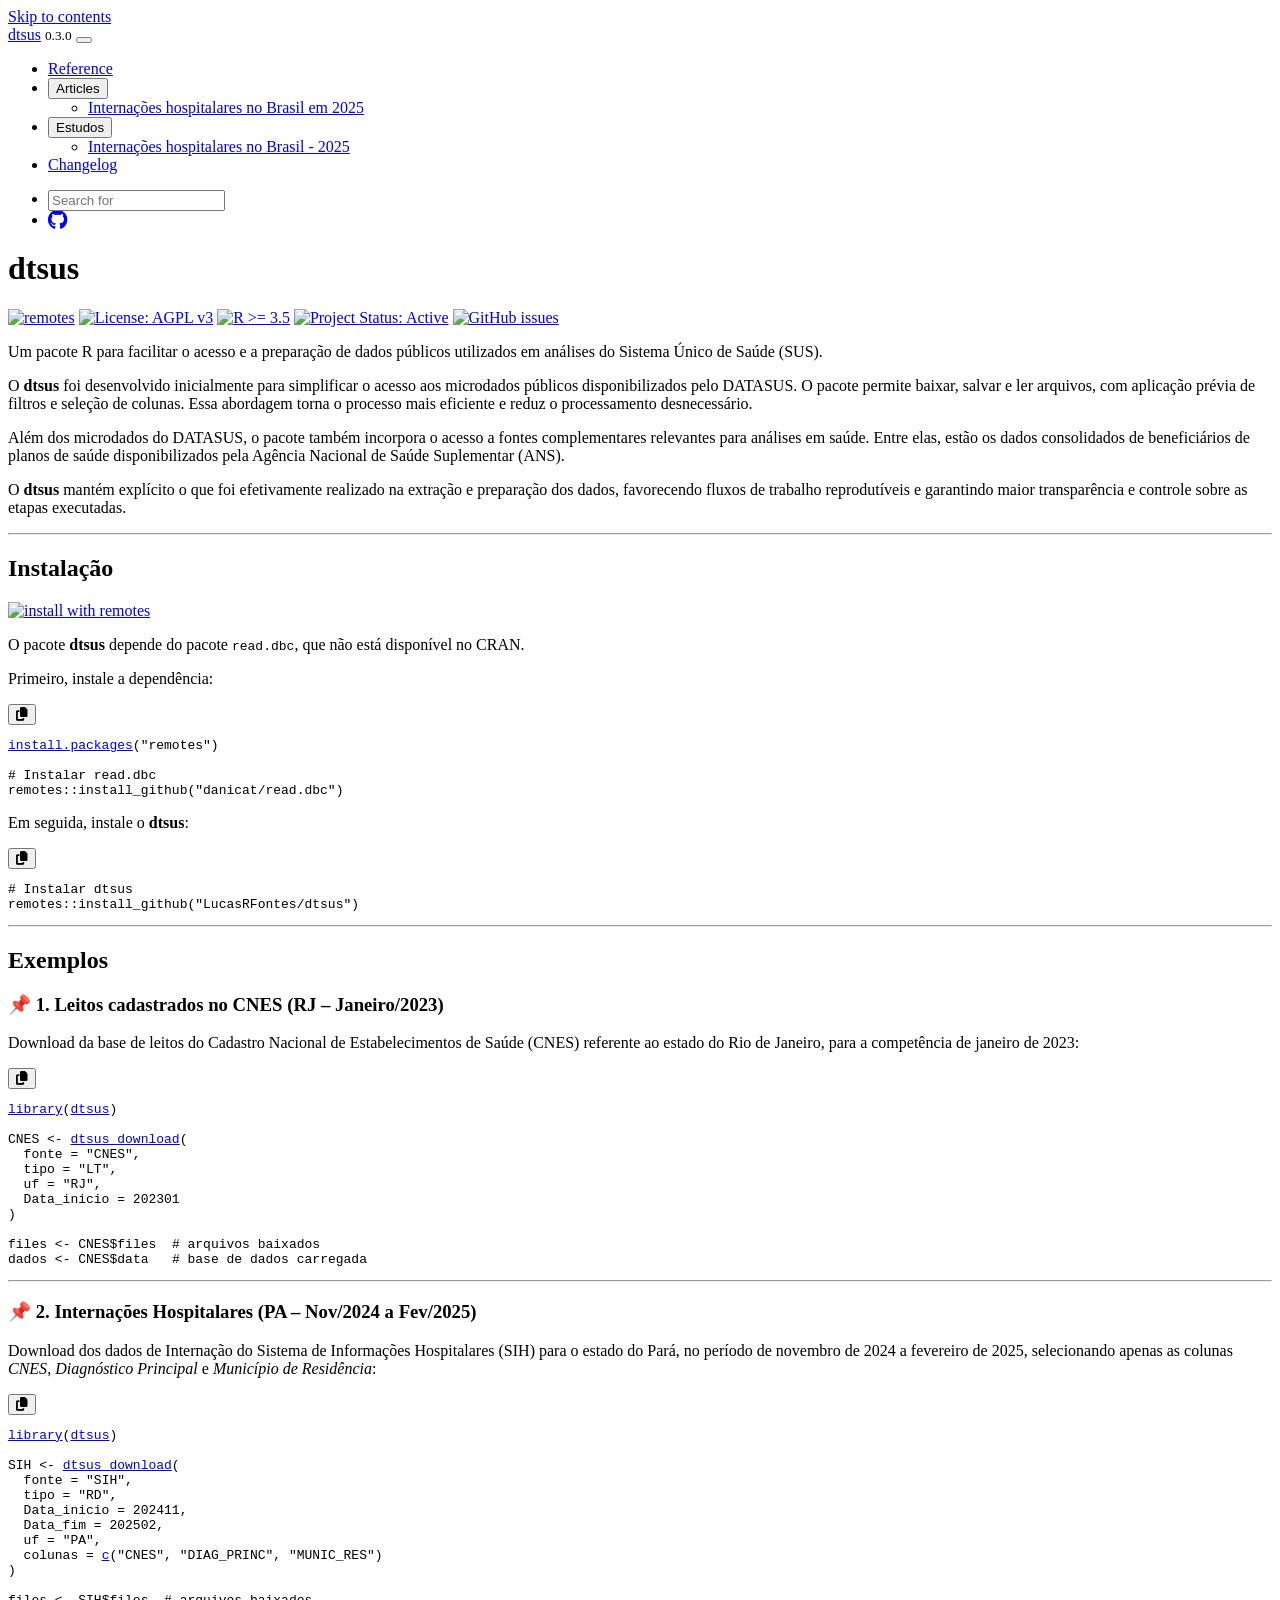
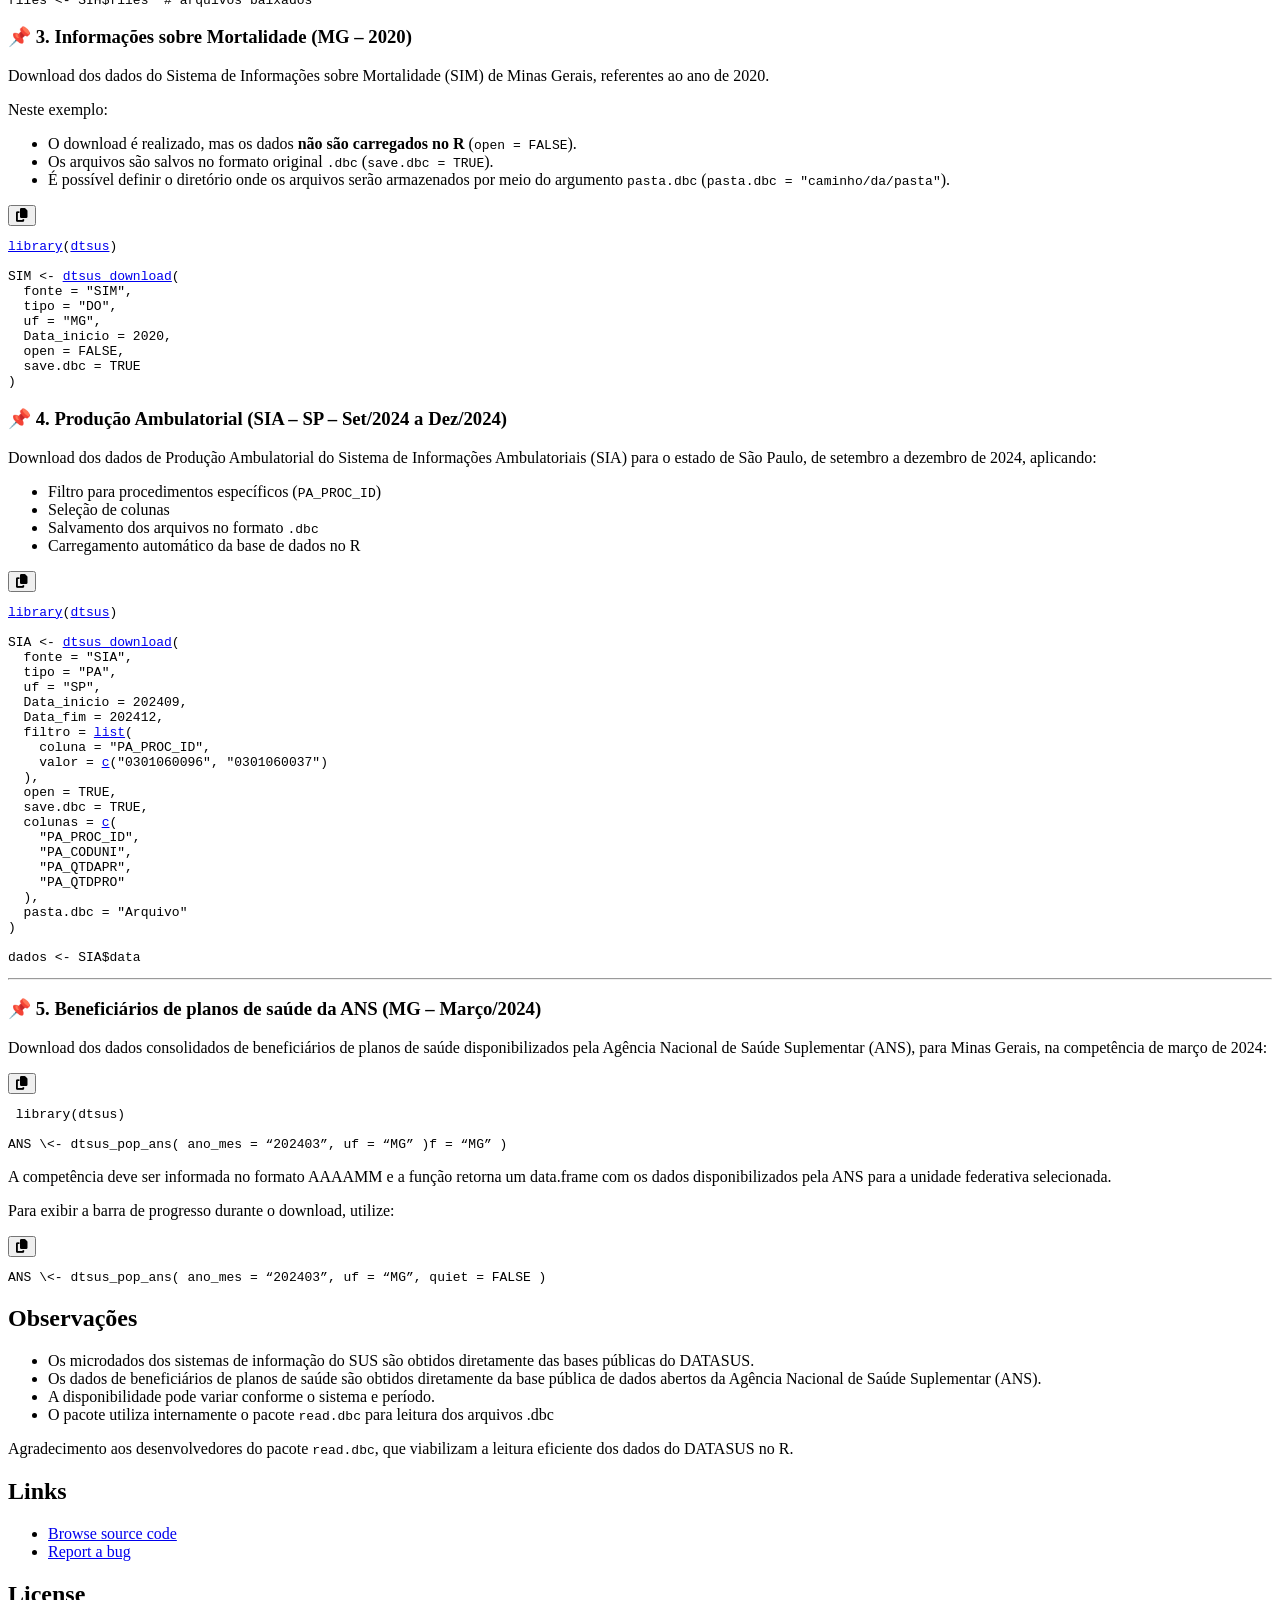
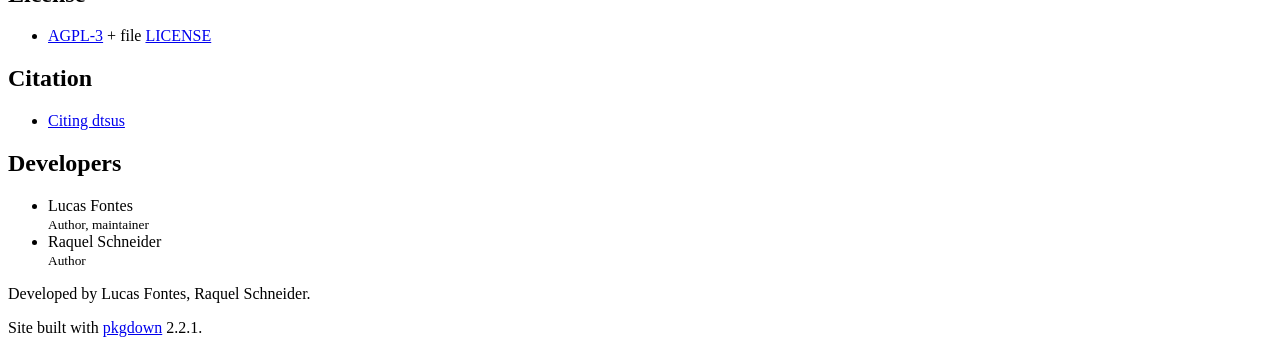
==== commit cab36666: "Deploying to gh-pages from @ LucasRFontes/dtsus@6c350d9dcecf1e5a4752eb08462cbe662633e535 🚀" ====
--- a/index.html
+++ b/index.html
@@ -32,6 +32,18 @@
     <div id="navbar" class="collapse navbar-collapse ms-3">
       <ul class="navbar-nav me-auto">
 <li class="nav-item"><a class="nav-link" href="reference/index.html">Reference</a></li>
+<li class="nav-item dropdown">
+  <button class="nav-link dropdown-toggle" type="button" id="dropdown-articles" data-bs-toggle="dropdown" aria-expanded="false" aria-haspopup="true">Articles</button>
+  <ul class="dropdown-menu" aria-labelledby="dropdown-articles">
+<li><a class="dropdown-item" href="articles/internacoes-brasil-2025.html">Internações hospitalares no Brasil em 2025</a></li>
+  </ul>
+</li>
+<li class="nav-item dropdown">
+  <button class="nav-link dropdown-toggle" type="button" id="dropdown-estudos" data-bs-toggle="dropdown" aria-expanded="false" aria-haspopup="true">Estudos</button>
+  <ul class="dropdown-menu" aria-labelledby="dropdown-estudos">
+<li><a class="dropdown-item" href="articles/internacoes-brasil-2025.html">Internações hospitalares no Brasil - 2025</a></li>
+  </ul>
+</li>
 <li class="nav-item"><a class="nav-link" href="news/index.html">Changelog</a></li>
       </ul>
 <ul class="navbar-nav">
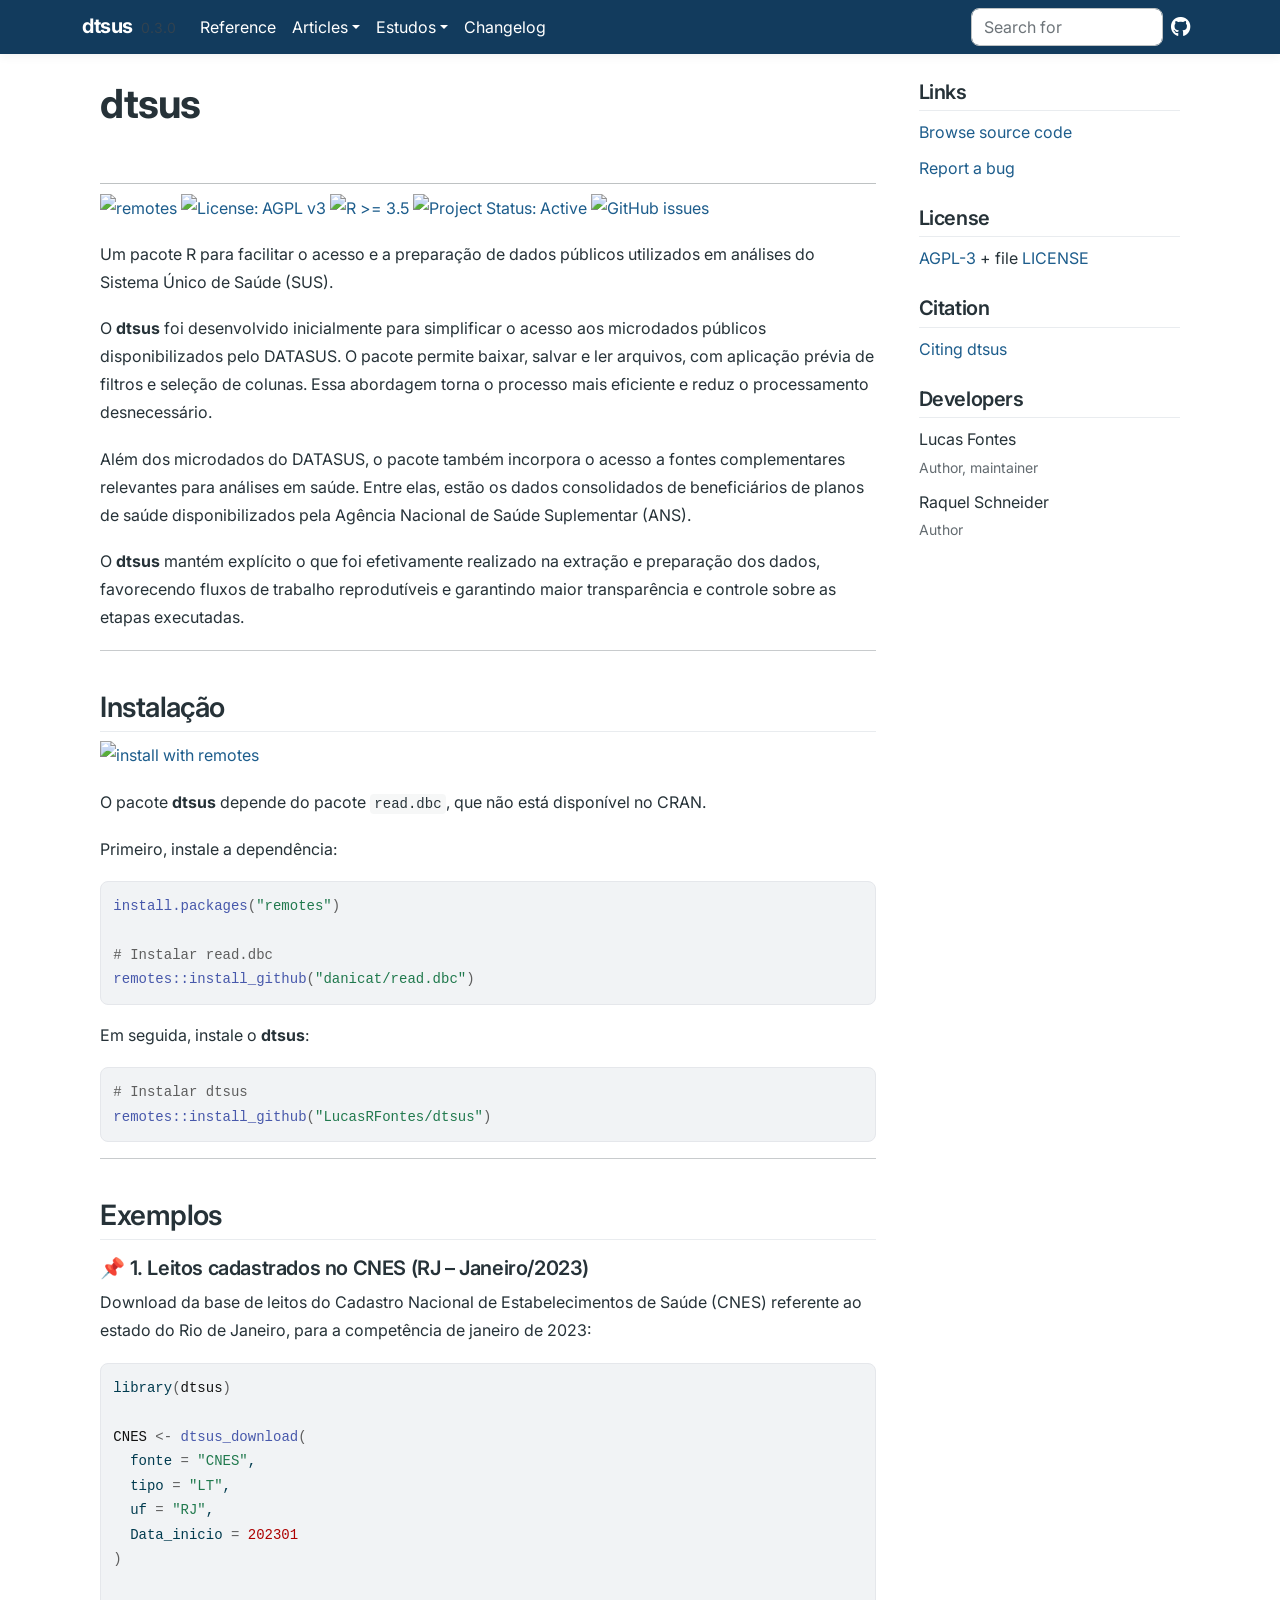
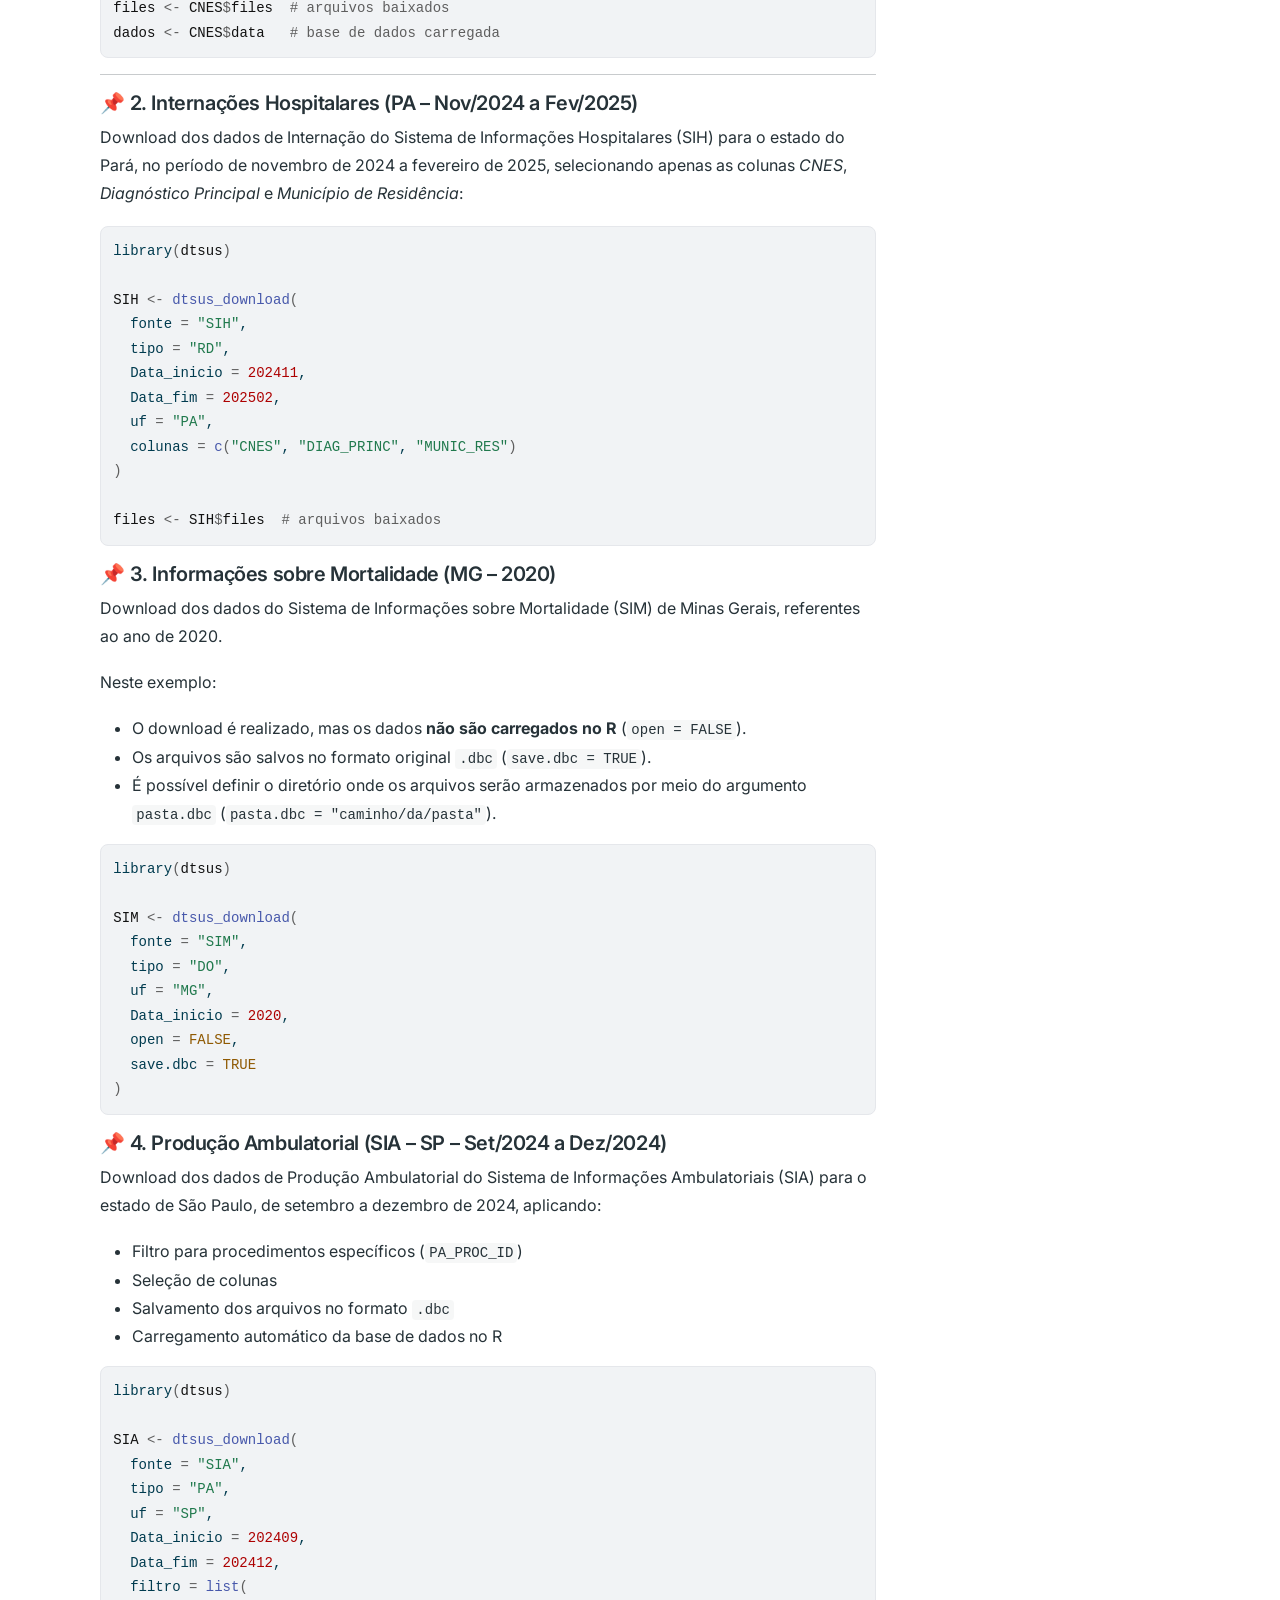
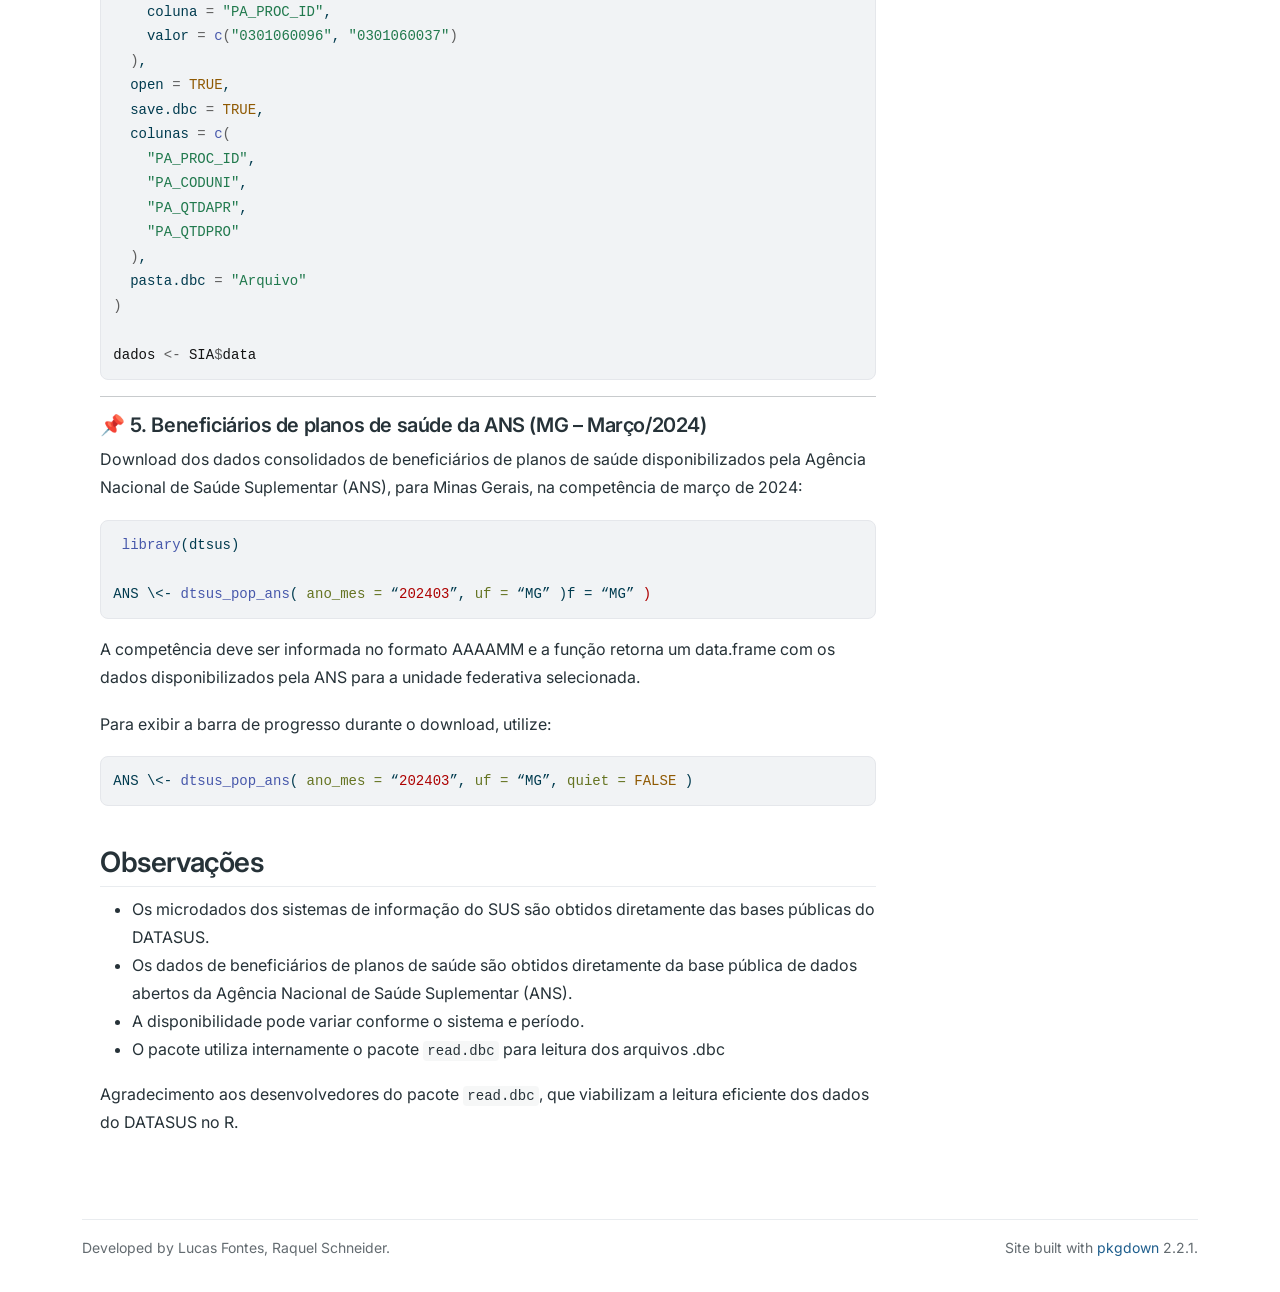
==== commit 361377e9: "Deploying to gh-pages from @ LucasRFontes/dtsus@efa295ff1316f2354ddd158b3e145bb90925ff7f 🚀" ====
--- a/index.html
+++ b/index.html
@@ -10,9 +10,13 @@
 <link href="deps/bootstrap-5.3.8/bootstrap.min.css" rel="stylesheet">
 <script src="deps/bootstrap-5.3.8/bootstrap.bundle.min.js"></script><link href="deps/font-awesome-6.5.2/css/all.min.css" rel="stylesheet">
 <link href="deps/font-awesome-6.5.2/css/v4-shims.min.css" rel="stylesheet">
-<script src="deps/headroom-0.11.0/headroom.min.js"></script><script src="deps/headroom-0.11.0/jQuery.headroom.min.js"></script><script src="deps/bootstrap-toc-1.0.1/bootstrap-toc.min.js"></script><script src="deps/clipboard.js-2.0.11/clipboard.min.js"></script><script src="deps/search-1.0.0/autocomplete.jquery.min.js"></script><script src="deps/search-1.0.0/fuse.min.js"></script><script src="deps/search-1.0.0/mark.min.js"></script><!-- pkgdown --><script src="pkgdown.js"></script><meta property="og:title" content="Download, Index and Process Brazilian Public Health Data">
+<script src="deps/headroom-0.11.0/headroom.min.js"></script><script src="deps/headroom-0.11.0/jQuery.headroom.min.js"></script><script src="deps/bootstrap-toc-1.0.1/bootstrap-toc.min.js"></script><script src="deps/clipboard.js-2.0.11/clipboard.min.js"></script><script src="deps/search-1.0.0/autocomplete.jquery.min.js"></script><script src="deps/search-1.0.0/fuse.min.js"></script><script src="deps/search-1.0.0/mark.min.js"></script><!-- pkgdown --><script src="pkgdown.js"></script><link href="extra.css" rel="stylesheet">
+<meta property="og:title" content="Download, Index and Process Brazilian Public Health Data">
 <meta name="description" content="Tools to discover, download and process public Brazilian health data. The package provides access to DATASUS microdata and complementary public data sources used in health analyses, including beneficiary data from the Brazilian National Supplementary Health Agency (ANS). Functions support file listing, batch downloads, reading DBC files, filtering records, selecting variables and reproducible data processing workflows.">
 <meta property="og:description" content="Tools to discover, download and process public Brazilian health data. The package provides access to DATASUS microdata and complementary public data sources used in health analyses, including beneficiary data from the Brazilian National Supplementary Health Agency (ANS). Functions support file listing, batch downloads, reading DBC files, filtering records, selecting variables and reproducible data processing workflows.">
+<link rel="preconnect" href="https://fonts.googleapis.com">
+<link rel="preconnect" href="https://fonts.gstatic.com" crossorigin>
+<link href="https://fonts.googleapis.com/css2?family=Inter:wght@400;500;600;700&amp;display=swap" rel="stylesheet">
 </head>
 <body>
     <a href="#main" class="visually-hidden-focusable">Skip to contents</a>
--- a/extra.css
+++ b/extra.css
@@ -0,0 +1,143 @@
+/* ==========================================================================
+   DTSUS — identidade visual
+   ========================================================================== */
+
+body {
+  font-family: "Inter", -apple-system, BlinkMacSystemFont, "Segoe UI", sans-serif;
+  color: #263238;
+  line-height: 1.7;
+}
+
+/* Títulos */
+
+h1, h2, h3, h4 {
+  font-weight: 600;
+  letter-spacing: -0.02em;
+}
+
+h1 {
+  font-weight: 700;
+}
+
+h2 {
+  margin-top: 2.5rem;
+  padding-bottom: 0.4rem;
+  border-bottom: 1px solid #e9ecef;
+}
+
+/* Links */
+
+a {
+  text-decoration: none;
+}
+
+main a:hover {
+  text-decoration: underline;
+}
+
+/* Navbar */
+
+.navbar {
+  box-shadow: 0 2px 10px rgba(0, 0, 0, 0.06);
+}
+
+.navbar-brand {
+  font-weight: 700;
+  letter-spacing: -0.02em;
+}
+
+/* Área principal */
+
+main {
+  line-height: 1.75;
+}
+
+main p {
+  margin-bottom: 1.15rem;
+}
+
+/* Blocos de código */
+
+pre {
+  border-radius: 8px;
+  border: 1px solid #e5e7eb;
+}
+
+code {
+  border-radius: 4px;
+}
+
+/* Mapa */
+
+iframe {
+  border-radius: 10px;
+  box-shadow: 0 4px 18px rgba(0, 0, 0, 0.08);
+}
+
+/* Dropdown Estudos */
+
+.dropdown-menu {
+  border: 0;
+  border-radius: 8px;
+  box-shadow: 0 8px 25px rgba(0, 0, 0, 0.10);
+}
+
+/* Rodapé */
+
+footer {
+  margin-top: 4rem;
+  border-top: 1px solid #e9ecef;
+}
+/* =========================================================
+   NAVBAR DTSUS
+   ========================================================= */
+
+.navbar,
+.navbar.bg-light,
+.navbar[data-bs-theme="light"],
+header .navbar {
+  background: #123B5D !important;
+  background-color: #123B5D !important;
+}
+
+/* Nome dtsus */
+.navbar .navbar-brand,
+.navbar .navbar-brand:visited {
+  color: #ffffff !important;
+}
+
+/* Links */
+.navbar .navbar-nav .nav-link,
+.navbar .navbar-nav .nav-link:visited {
+  color: #ffffff !important;
+}
+
+/* Hover */
+.navbar .navbar-nav .nav-link:hover,
+.navbar .navbar-nav .nav-link:focus {
+  color: #dce8f1 !important;
+}
+
+/* Item ativo */
+.navbar .navbar-nav .nav-link.active {
+  color: #ffffff !important;
+  font-weight: 600;
+}
+
+/* Ícones */
+.navbar svg,
+.navbar .fa,
+.navbar .fab,
+.navbar .fas {
+  color: #ffffff !important;
+  fill: #ffffff !important;
+}
+
+/* Botão mobile */
+.navbar .navbar-toggler {
+  border-color: rgba(255,255,255,.35) !important;
+}
+
+.navbar .navbar-toggler-icon {
+  filter: brightness(0) invert(1);
+}
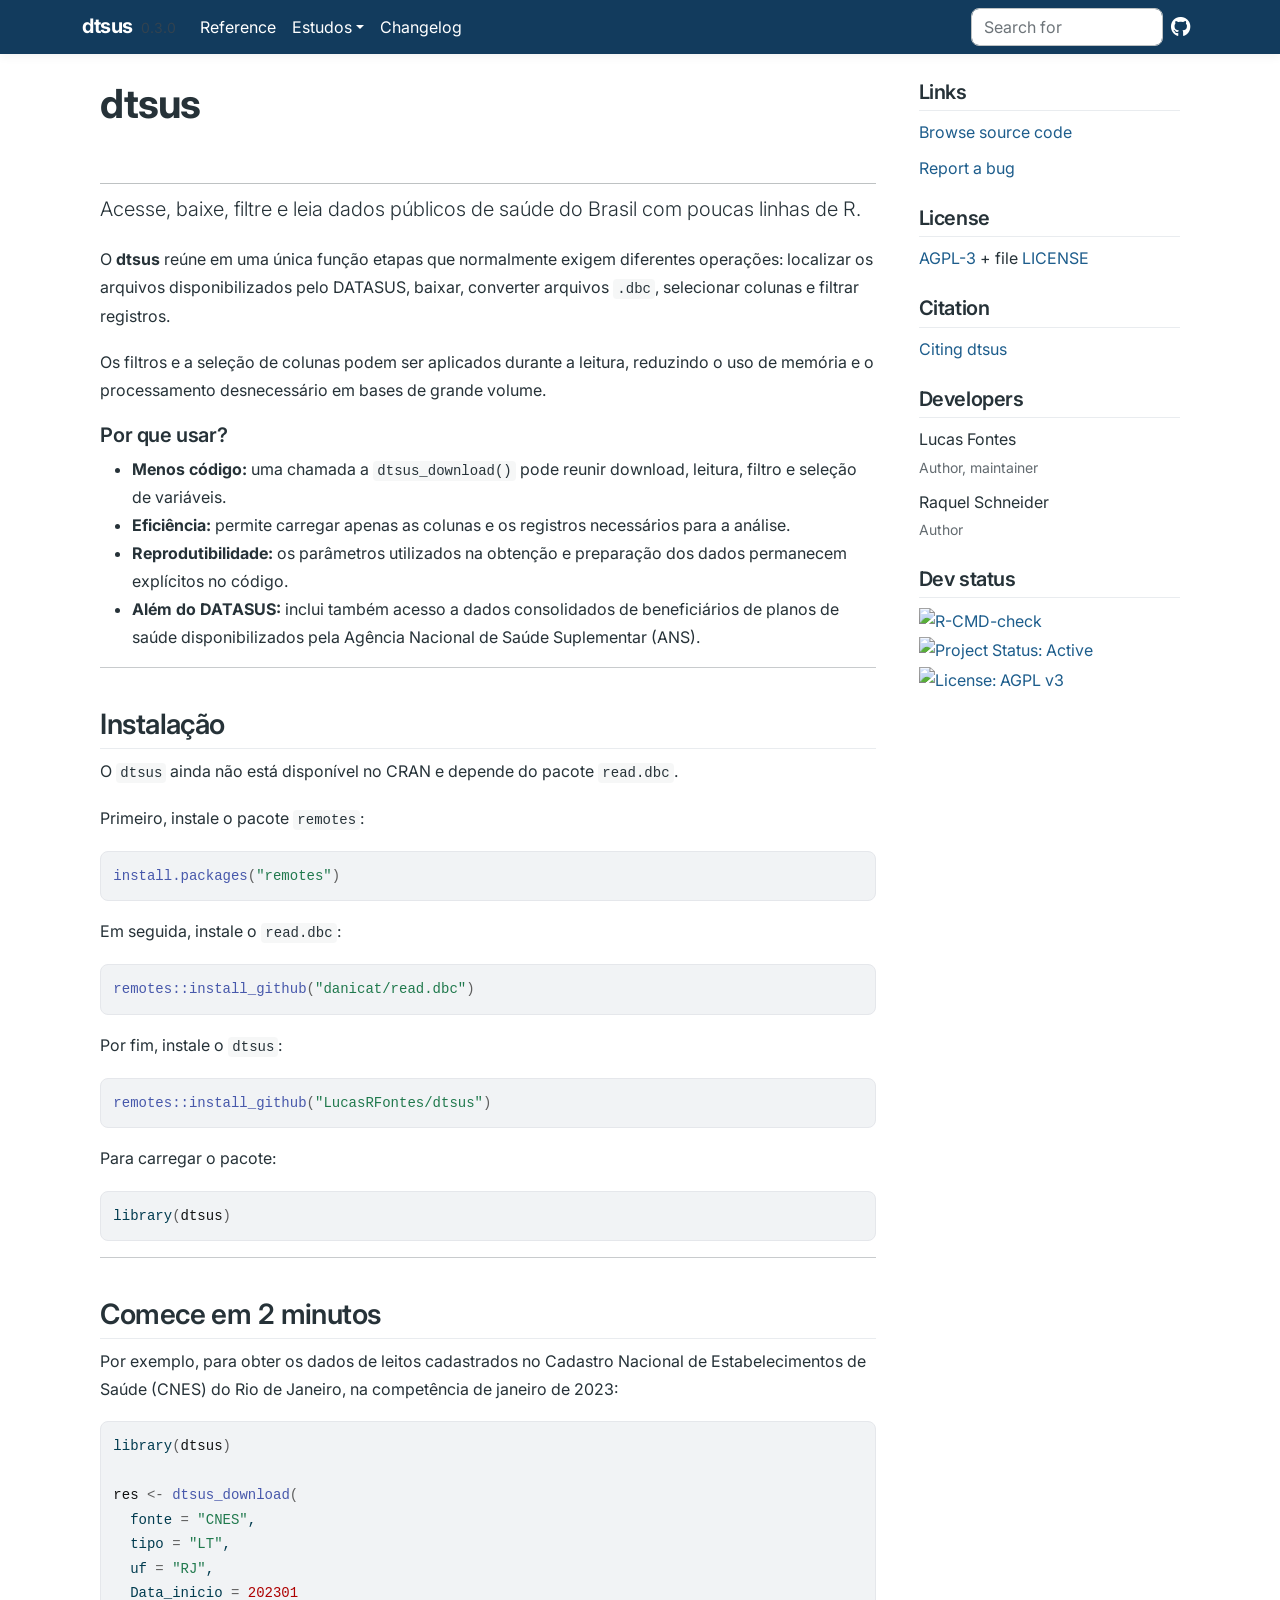
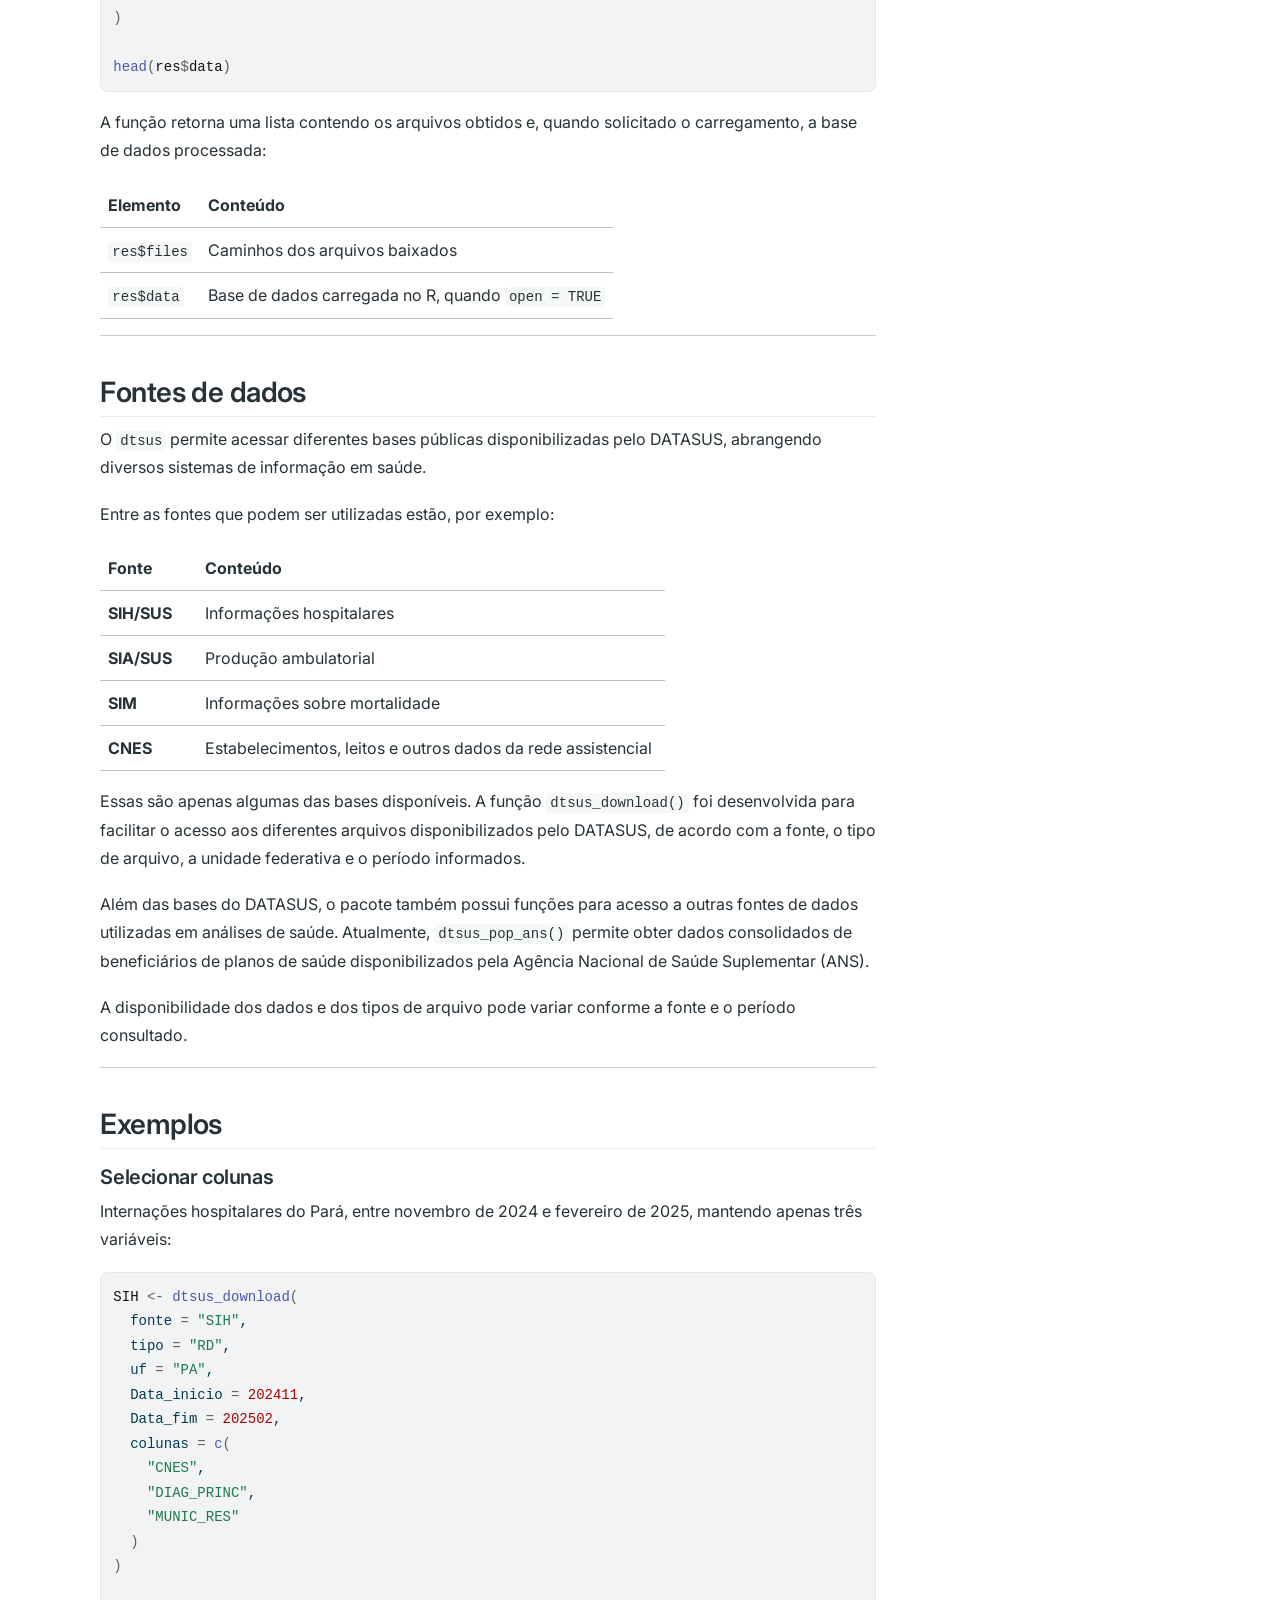
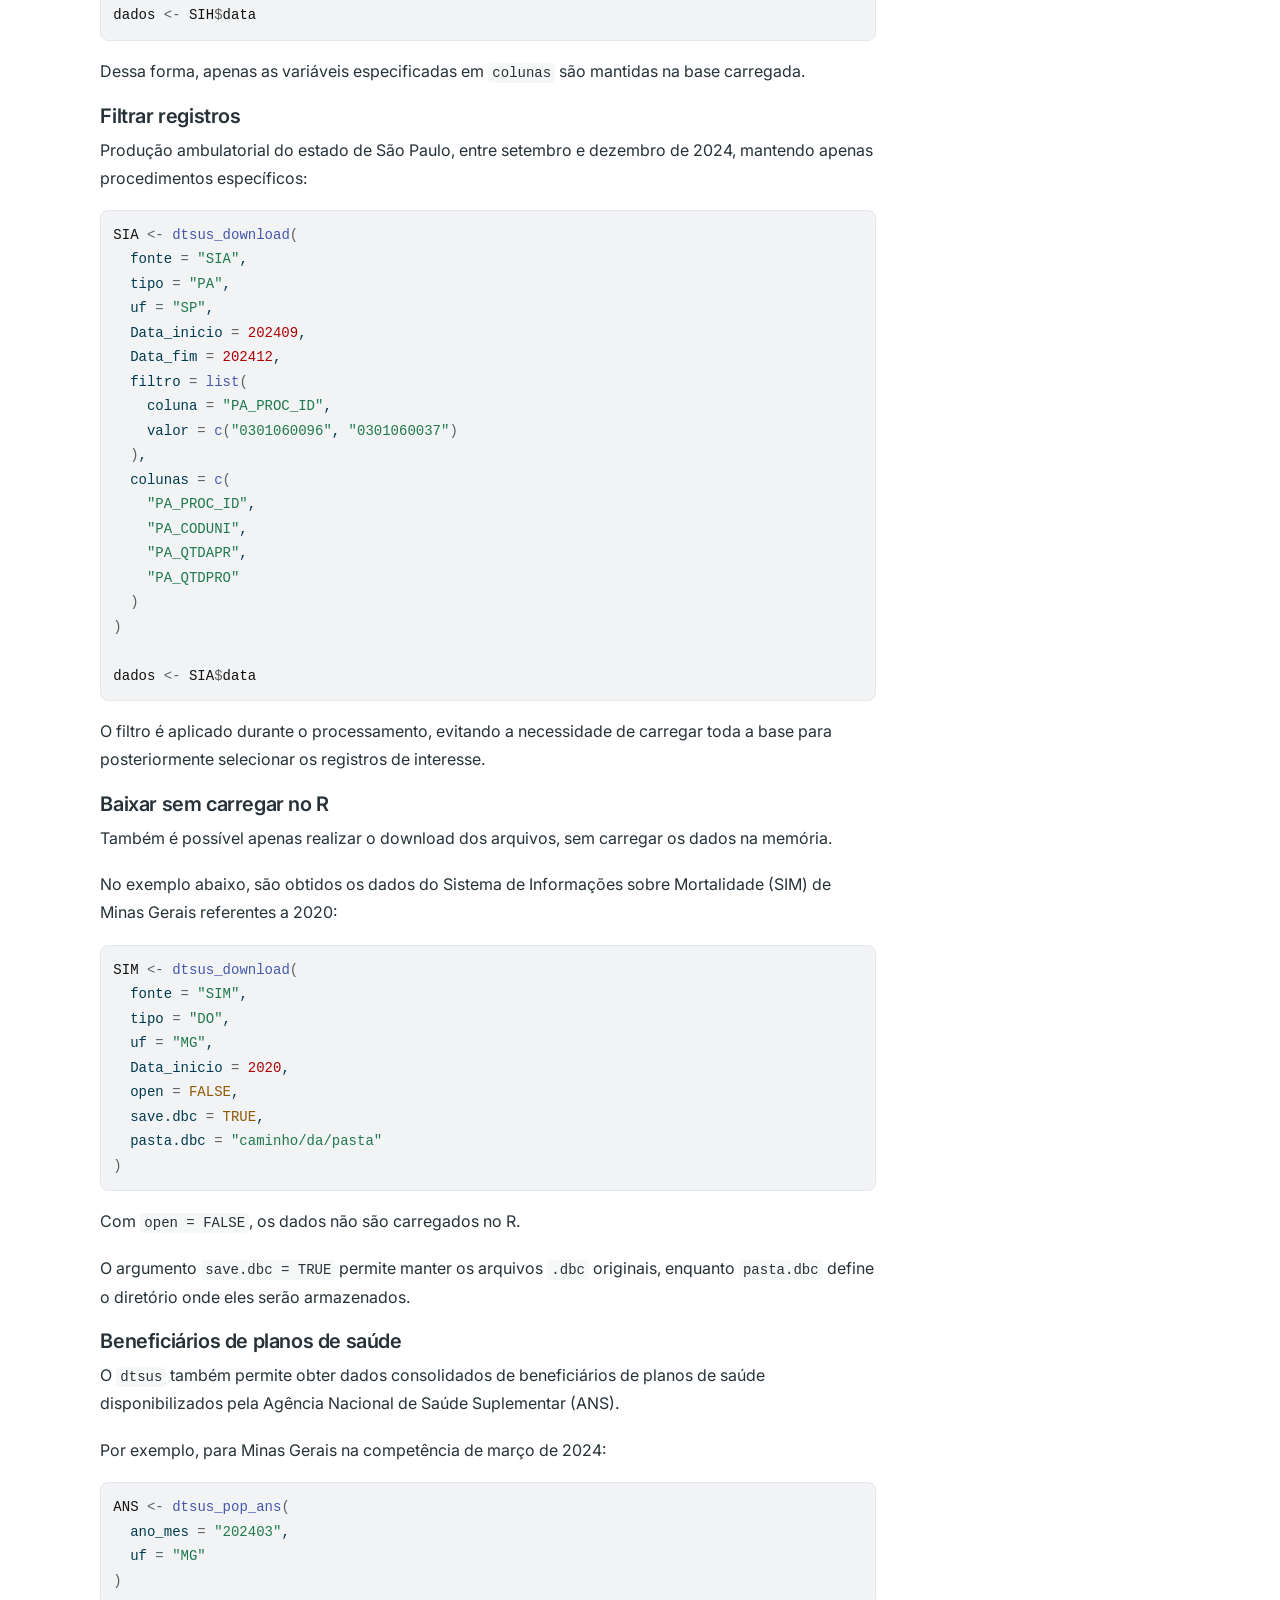
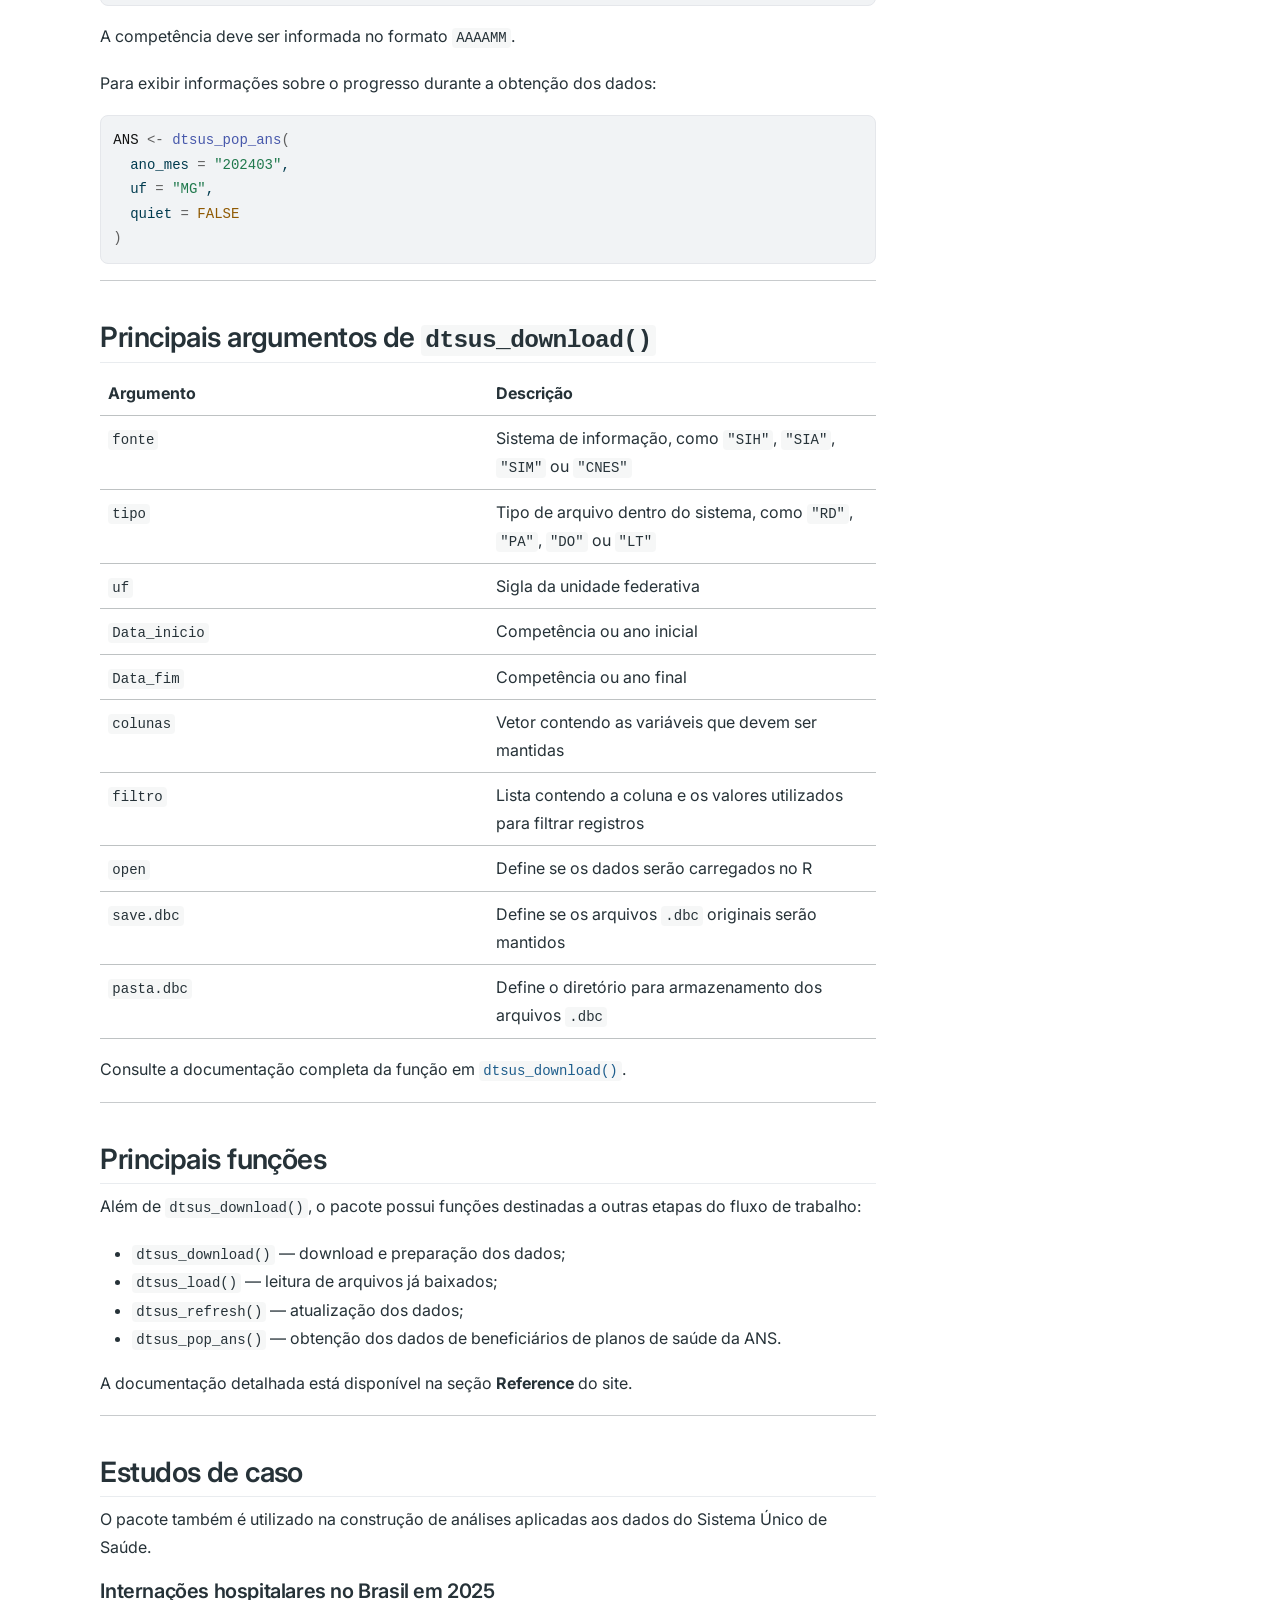
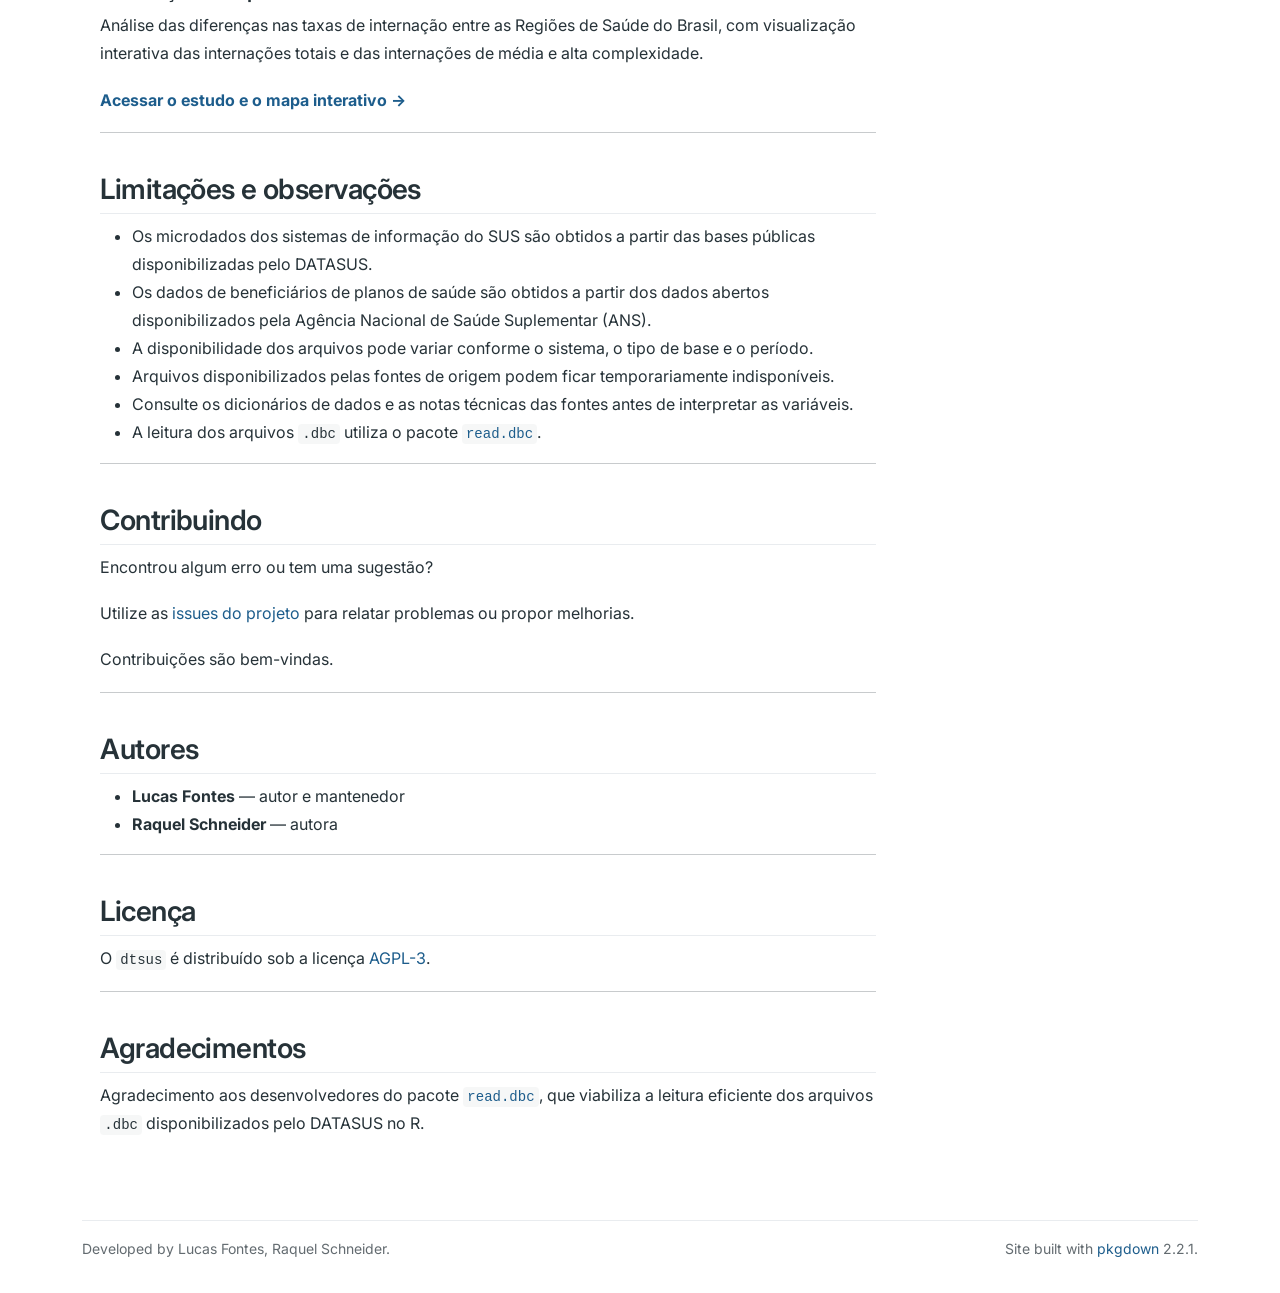
==== commit 8d966fd7: "Deploying to gh-pages from @ LucasRFontes/dtsus@925d68e93bce27edfc2defce484ab496964e131b 🚀" ====
--- a/index.html
+++ b/index.html
@@ -37,12 +37,6 @@
       <ul class="navbar-nav me-auto">
 <li class="nav-item"><a class="nav-link" href="reference/index.html">Reference</a></li>
 <li class="nav-item dropdown">
-  <button class="nav-link dropdown-toggle" type="button" id="dropdown-articles" data-bs-toggle="dropdown" aria-expanded="false" aria-haspopup="true">Articles</button>
-  <ul class="dropdown-menu" aria-labelledby="dropdown-articles">
-<li><a class="dropdown-item" href="articles/internacoes-brasil-2025.html">Internações hospitalares no Brasil em 2025</a></li>
-  </ul>
-</li>
-<li class="nav-item dropdown">
   <button class="nav-link dropdown-toggle" type="button" id="dropdown-estudos" data-bs-toggle="dropdown" aria-expanded="false" aria-haspopup="true">Estudos</button>
   <ul class="dropdown-menu" aria-labelledby="dropdown-estudos">
 <li><a class="dropdown-item" href="articles/internacoes-brasil-2025.html">Internações hospitalares no Brasil - 2025</a></li>
@@ -65,105 +59,150 @@
   <main id="main" class="col-md-9"><div class="section level1">
 <div class="page-header"><h1 id="dtsus">dtsus<a class="anchor" aria-label="anchor" href="#dtsus"></a>
 </h1></div>
-<p><a href="https://github.com/LucasRFontes/dtsus" class="external-link"><img src="https://img.shields.io/badge/install%20with-remotes-blue" alt="remotes"></a> <a href="https://www.gnu.org/licenses/agpl-3.0" class="external-link"><img src="https://img.shields.io/badge/License-AGPL%20v3-blue.svg" alt="License: AGPL v3"></a> <a href="https://cran.r-project.org/" class="external-link"><img src="https://img.shields.io/badge/R-%3E%3D%203.5-blue" alt="R &gt;= 3.5"></a> <a href="https://www.repostatus.org/#active" class="external-link"><img src="https://www.repostatus.org/badges/latest/active.svg" alt="Project Status: Active"></a> <a href="https://github.com/LucasRFontes/dtsus/issues" class="external-link"><img src="https://img.shields.io/badge/issues-feedback-red" alt="GitHub issues"></a></p>
-<p>Um pacote R para facilitar o acesso e a preparação de dados públicos utilizados em análises do Sistema Único de Saúde (SUS).</p>
-<p>O <strong>dtsus</strong> foi desenvolvido inicialmente para simplificar o acesso aos microdados públicos disponibilizados pelo DATASUS. O pacote permite baixar, salvar e ler arquivos, com aplicação prévia de filtros e seleção de colunas. Essa abordagem torna o processo mais eficiente e reduz o processamento desnecessário.</p>
-<p>Além dos microdados do DATASUS, o pacote também incorpora o acesso a fontes complementares relevantes para análises em saúde. Entre elas, estão os dados consolidados de beneficiários de planos de saúde disponibilizados pela Agência Nacional de Saúde Suplementar (ANS).</p>
-<p>O <strong>dtsus</strong> mantém explícito o que foi efetivamente realizado na extração e preparação dos dados, favorecendo fluxos de trabalho reprodutíveis e garantindo maior transparência e controle sobre as etapas executadas.</p>
-<hr>
+<!-- badges: start -->
+
+<!-- badges: end -->
+<p class="lead">
+Acesse, baixe, filtre e leia dados públicos de saúde do Brasil com poucas linhas de R.
+</p>
+<p>O <strong>dtsus</strong> reúne em uma única função etapas que normalmente exigem diferentes operações: localizar os arquivos disponibilizados pelo DATASUS, baixar, converter arquivos <code>.dbc</code>, selecionar colunas e filtrar registros.</p>
+<p>Os filtros e a seleção de colunas podem ser aplicados durante a leitura, reduzindo o uso de memória e o processamento desnecessário em bases de grande volume.</p>
+<div class="section level3">
+<h3 id="por-que-usar">Por que usar?<a class="anchor" aria-label="anchor" href="#por-que-usar"></a>
+</h3>
+<ul>
+<li>
+<strong>Menos código:</strong> uma chamada a <code><a href="reference/dtsus_download.html">dtsus_download()</a></code> pode reunir download, leitura, filtro e seleção de variáveis.</li>
+<li>
+<strong>Eficiência:</strong> permite carregar apenas as colunas e os registros necessários para a análise.</li>
+<li>
+<strong>Reprodutibilidade:</strong> os parâmetros utilizados na obtenção e preparação dos dados permanecem explícitos no código.</li>
+<li>
+<strong>Além do DATASUS:</strong> inclui também acesso a dados consolidados de beneficiários de planos de saúde disponibilizados pela Agência Nacional de Saúde Suplementar (ANS).</li>
+</ul>
+<hr>
+</div>
 <div class="section level2">
 <h2 id="instalação">Instalação<a class="anchor" aria-label="anchor" href="#instala%C3%A7%C3%A3o"></a>
 </h2>
-<p><a href="https://github.com/LucasRFontes/dtsus" class="external-link"><img src="https://img.shields.io/badge/install%20with-remotes-blue" alt="install with remotes"></a></p>
-<p>O pacote <strong>dtsus</strong> depende do pacote <code>read.dbc</code>, que não está disponível no CRAN.</p>
-<p>Primeiro, instale a dependência:</p>
+<p>O <code>dtsus</code> ainda não está disponível no CRAN e depende do pacote <code>read.dbc</code>.</p>
+<p>Primeiro, instale o pacote <code>remotes</code>:</p>
 <div class="sourceCode" id="cb1"><pre class="downlit sourceCode r">
-<code class="sourceCode R"><span><span class="fu"><a href="https://rdrr.io/r/utils/install.packages.html" class="external-link">install.packages</a></span><span class="op">(</span><span class="st">"remotes"</span><span class="op">)</span></span>
-<span></span>
-<span><span class="co"># Instalar read.dbc</span></span>
-<span><span class="fu">remotes</span><span class="fu">::</span><span class="fu">install_github</span><span class="op">(</span><span class="st">"danicat/read.dbc"</span><span class="op">)</span></span></code></pre></div>
-<p>Em seguida, instale o <strong>dtsus</strong>:</p>
+<code class="sourceCode R"><span><span class="fu"><a href="https://rdrr.io/r/utils/install.packages.html" class="external-link">install.packages</a></span><span class="op">(</span><span class="st">"remotes"</span><span class="op">)</span></span></code></pre></div>
+<p>Em seguida, instale o <code>read.dbc</code>:</p>
 <div class="sourceCode" id="cb2"><pre class="downlit sourceCode r">
-<code class="sourceCode R"><span><span class="co"># Instalar dtsus</span></span>
-<span><span class="fu">remotes</span><span class="fu">::</span><span class="fu">install_github</span><span class="op">(</span><span class="st">"LucasRFontes/dtsus"</span><span class="op">)</span></span></code></pre></div>
-<hr>
-</div>
-<div class="section level2">
-<h2 id="exemplos">Exemplos<a class="anchor" aria-label="anchor" href="#exemplos"></a>
-</h2>
-<div class="section level3">
-<h3 id="pushpin-1-leitos-cadastrados-no-cnes-rj--janeiro2023">📌 1. Leitos cadastrados no CNES (RJ – Janeiro/2023)<a class="anchor" aria-label="anchor" href="#pushpin-1-leitos-cadastrados-no-cnes-rj--janeiro2023"></a>
-</h3>
-<p>Download da base de leitos do Cadastro Nacional de Estabelecimentos de Saúde (CNES) referente ao estado do Rio de Janeiro, para a competência de janeiro de 2023:</p>
+<code class="sourceCode R"><span><span class="fu">remotes</span><span class="fu">::</span><span class="fu">install_github</span><span class="op">(</span><span class="st">"danicat/read.dbc"</span><span class="op">)</span></span></code></pre></div>
+<p>Por fim, instale o <code>dtsus</code>:</p>
 <div class="sourceCode" id="cb3"><pre class="downlit sourceCode r">
+<code class="sourceCode R"><span><span class="fu">remotes</span><span class="fu">::</span><span class="fu">install_github</span><span class="op">(</span><span class="st">"LucasRFontes/dtsus"</span><span class="op">)</span></span></code></pre></div>
+<p>Para carregar o pacote:</p>
+<div class="sourceCode" id="cb4"><pre class="downlit sourceCode r">
+<code class="sourceCode R"><span><span class="kw"><a href="https://rdrr.io/r/base/library.html" class="external-link">library</a></span><span class="op">(</span><span class="va"><a href="https://lucasrfontes.github.io/dtsus/">dtsus</a></span><span class="op">)</span></span></code></pre></div>
+<hr>
+</div>
+<div class="section level2">
+<h2 id="comece-em-2-minutos">Comece em 2 minutos<a class="anchor" aria-label="anchor" href="#comece-em-2-minutos"></a>
+</h2>
+<p>Por exemplo, para obter os dados de leitos cadastrados no Cadastro Nacional de Estabelecimentos de Saúde (CNES) do Rio de Janeiro, na competência de janeiro de 2023:</p>
+<div class="sourceCode" id="cb5"><pre class="downlit sourceCode r">
 <code class="sourceCode R"><span><span class="kw"><a href="https://rdrr.io/r/base/library.html" class="external-link">library</a></span><span class="op">(</span><span class="va"><a href="https://lucasrfontes.github.io/dtsus/">dtsus</a></span><span class="op">)</span></span>
 <span></span>
-<span><span class="va">CNES</span> <span class="op">&lt;-</span> <span class="fu"><a href="reference/dtsus_download.html">dtsus_download</a></span><span class="op">(</span></span>
+<span><span class="va">res</span> <span class="op">&lt;-</span> <span class="fu"><a href="reference/dtsus_download.html">dtsus_download</a></span><span class="op">(</span></span>
 <span>  fonte <span class="op">=</span> <span class="st">"CNES"</span>,</span>
 <span>  tipo <span class="op">=</span> <span class="st">"LT"</span>,</span>
 <span>  uf <span class="op">=</span> <span class="st">"RJ"</span>,</span>
 <span>  Data_inicio <span class="op">=</span> <span class="fl">202301</span></span>
 <span><span class="op">)</span></span>
 <span></span>
-<span><span class="va">files</span> <span class="op">&lt;-</span> <span class="va">CNES</span><span class="op">$</span><span class="va">files</span>  <span class="co"># arquivos baixados</span></span>
-<span><span class="va">dados</span> <span class="op">&lt;-</span> <span class="va">CNES</span><span class="op">$</span><span class="va">data</span>   <span class="co"># base de dados carregada</span></span></code></pre></div>
-<hr>
-</div>
-<div class="section level3">
-<h3 id="pushpin-2-internações-hospitalares-pa--nov2024-a-fev2025">📌 2. Internações Hospitalares (PA – Nov/2024 a Fev/2025)<a class="anchor" aria-label="anchor" href="#pushpin-2-interna%C3%A7%C3%B5es-hospitalares-pa--nov2024-a-fev2025"></a>
-</h3>
-<p>Download dos dados de Internação do Sistema de Informações Hospitalares (SIH) para o estado do Pará, no período de novembro de 2024 a fevereiro de 2025, selecionando apenas as colunas <em>CNES</em>, <em>Diagnóstico Principal</em> e <em>Município de Residência</em>:</p>
-<div class="sourceCode" id="cb4"><pre class="downlit sourceCode r">
-<code class="sourceCode R"><span><span class="kw"><a href="https://rdrr.io/r/base/library.html" class="external-link">library</a></span><span class="op">(</span><span class="va"><a href="https://lucasrfontes.github.io/dtsus/">dtsus</a></span><span class="op">)</span></span>
-<span></span>
-<span><span class="va">SIH</span> <span class="op">&lt;-</span> <span class="fu"><a href="reference/dtsus_download.html">dtsus_download</a></span><span class="op">(</span></span>
+<span><span class="fu"><a href="https://rdrr.io/r/utils/head.html" class="external-link">head</a></span><span class="op">(</span><span class="va">res</span><span class="op">$</span><span class="va">data</span><span class="op">)</span></span></code></pre></div>
+<p>A função retorna uma lista contendo os arquivos obtidos e, quando solicitado o carregamento, a base de dados processada:</p>
+<table class="table">
+<thead><tr>
+<th>Elemento</th>
+<th>Conteúdo</th>
+</tr></thead>
+<tbody>
+<tr>
+<td><code>res$files</code></td>
+<td>Caminhos dos arquivos baixados</td>
+</tr>
+<tr>
+<td><code>res$data</code></td>
+<td>Base de dados carregada no R, quando <code>open = TRUE</code>
+</td>
+</tr>
+</tbody>
+</table>
+<hr>
+</div>
+<div class="section level2">
+<h2 id="fontes-de-dados">Fontes de dados<a class="anchor" aria-label="anchor" href="#fontes-de-dados"></a>
+</h2>
+<p>O <code>dtsus</code> permite acessar diferentes bases públicas disponibilizadas pelo DATASUS, abrangendo diversos sistemas de informação em saúde.</p>
+<p>Entre as fontes que podem ser utilizadas estão, por exemplo:</p>
+<table class="table">
+<colgroup>
+<col width="17%">
+<col width="82%">
+</colgroup>
+<thead><tr>
+<th>Fonte</th>
+<th>Conteúdo</th>
+</tr></thead>
+<tbody>
+<tr>
+<td><strong>SIH/SUS</strong></td>
+<td>Informações hospitalares</td>
+</tr>
+<tr>
+<td><strong>SIA/SUS</strong></td>
+<td>Produção ambulatorial</td>
+</tr>
+<tr>
+<td><strong>SIM</strong></td>
+<td>Informações sobre mortalidade</td>
+</tr>
+<tr>
+<td><strong>CNES</strong></td>
+<td>Estabelecimentos, leitos e outros dados da rede assistencial</td>
+</tr>
+</tbody>
+</table>
+<p>Essas são apenas algumas das bases disponíveis. A função <code><a href="reference/dtsus_download.html">dtsus_download()</a></code> foi desenvolvida para facilitar o acesso aos diferentes arquivos disponibilizados pelo DATASUS, de acordo com a fonte, o tipo de arquivo, a unidade federativa e o período informados.</p>
+<p>Além das bases do DATASUS, o pacote também possui funções para acesso a outras fontes de dados utilizadas em análises de saúde. Atualmente, <code><a href="reference/dtsus_pop_ans.html">dtsus_pop_ans()</a></code> permite obter dados consolidados de beneficiários de planos de saúde disponibilizados pela Agência Nacional de Saúde Suplementar (ANS).</p>
+<p>A disponibilidade dos dados e dos tipos de arquivo pode variar conforme a fonte e o período consultado.</p>
+<hr>
+</div>
+<div class="section level2">
+<h2 id="exemplos">Exemplos<a class="anchor" aria-label="anchor" href="#exemplos"></a>
+</h2>
+<div class="section level3">
+<h3 id="selecionar-colunas">Selecionar colunas<a class="anchor" aria-label="anchor" href="#selecionar-colunas"></a>
+</h3>
+<p>Internações hospitalares do Pará, entre novembro de 2024 e fevereiro de 2025, mantendo apenas três variáveis:</p>
+<div class="sourceCode" id="cb6"><pre class="downlit sourceCode r">
+<code class="sourceCode R"><span><span class="va">SIH</span> <span class="op">&lt;-</span> <span class="fu"><a href="reference/dtsus_download.html">dtsus_download</a></span><span class="op">(</span></span>
 <span>  fonte <span class="op">=</span> <span class="st">"SIH"</span>,</span>
 <span>  tipo <span class="op">=</span> <span class="st">"RD"</span>,</span>
+<span>  uf <span class="op">=</span> <span class="st">"PA"</span>,</span>
 <span>  Data_inicio <span class="op">=</span> <span class="fl">202411</span>,</span>
 <span>  Data_fim <span class="op">=</span> <span class="fl">202502</span>,</span>
-<span>  uf <span class="op">=</span> <span class="st">"PA"</span>,</span>
-<span>  colunas <span class="op">=</span> <span class="fu"><a href="https://rdrr.io/r/base/c.html" class="external-link">c</a></span><span class="op">(</span><span class="st">"CNES"</span>, <span class="st">"DIAG_PRINC"</span>, <span class="st">"MUNIC_RES"</span><span class="op">)</span></span>
+<span>  colunas <span class="op">=</span> <span class="fu"><a href="https://rdrr.io/r/base/c.html" class="external-link">c</a></span><span class="op">(</span></span>
+<span>    <span class="st">"CNES"</span>,</span>
+<span>    <span class="st">"DIAG_PRINC"</span>,</span>
+<span>    <span class="st">"MUNIC_RES"</span></span>
+<span>  <span class="op">)</span></span>
 <span><span class="op">)</span></span>
 <span></span>
-<span><span class="va">files</span> <span class="op">&lt;-</span> <span class="va">SIH</span><span class="op">$</span><span class="va">files</span>  <span class="co"># arquivos baixados</span></span></code></pre></div>
-</div>
-<div class="section level3">
-<h3 id="pushpin-3-informações-sobre-mortalidade-mg--2020">📌 3. Informações sobre Mortalidade (MG – 2020)<a class="anchor" aria-label="anchor" href="#pushpin-3-informa%C3%A7%C3%B5es-sobre-mortalidade-mg--2020"></a>
-</h3>
-<p>Download dos dados do Sistema de Informações sobre Mortalidade (SIM) de Minas Gerais, referentes ao ano de 2020.</p>
-<p>Neste exemplo:</p>
-<ul>
-<li>O download é realizado, mas os dados <strong>não são carregados no R</strong> (<code>open = FALSE</code>).</li>
-<li>Os arquivos são salvos no formato original <code>.dbc</code> (<code>save.dbc = TRUE</code>).</li>
-<li>É possível definir o diretório onde os arquivos serão armazenados por meio do argumento <code>pasta.dbc</code> (<code>pasta.dbc = "caminho/da/pasta"</code>).</li>
-</ul>
-<div class="sourceCode" id="cb5"><pre class="downlit sourceCode r">
-<code class="sourceCode R"><span><span class="kw"><a href="https://rdrr.io/r/base/library.html" class="external-link">library</a></span><span class="op">(</span><span class="va"><a href="https://lucasrfontes.github.io/dtsus/">dtsus</a></span><span class="op">)</span></span>
-<span></span>
-<span><span class="va">SIM</span> <span class="op">&lt;-</span> <span class="fu"><a href="reference/dtsus_download.html">dtsus_download</a></span><span class="op">(</span></span>
-<span>  fonte <span class="op">=</span> <span class="st">"SIM"</span>,</span>
-<span>  tipo <span class="op">=</span> <span class="st">"DO"</span>,</span>
-<span>  uf <span class="op">=</span> <span class="st">"MG"</span>,</span>
-<span>  Data_inicio <span class="op">=</span> <span class="fl">2020</span>,</span>
-<span>  open <span class="op">=</span> <span class="cn">FALSE</span>,</span>
-<span>  save.dbc <span class="op">=</span> <span class="cn">TRUE</span></span>
-<span><span class="op">)</span></span></code></pre></div>
-</div>
-<div class="section level3">
-<h3 id="pushpin-4-produção-ambulatorial-sia--sp--set2024-a-dez2024">📌 4. Produção Ambulatorial (SIA – SP – Set/2024 a Dez/2024)<a class="anchor" aria-label="anchor" href="#pushpin-4-produ%C3%A7%C3%A3o-ambulatorial-sia--sp--set2024-a-dez2024"></a>
-</h3>
-<p>Download dos dados de Produção Ambulatorial do Sistema de Informações Ambulatoriais (SIA) para o estado de São Paulo, de setembro a dezembro de 2024, aplicando:</p>
-<ul>
-<li>Filtro para procedimentos específicos (<code>PA_PROC_ID</code>)</li>
-<li>Seleção de colunas</li>
-<li>Salvamento dos arquivos no formato <code>.dbc</code>
-</li>
-<li>Carregamento automático da base de dados no R</li>
-</ul>
-<div class="sourceCode" id="cb6"><pre class="downlit sourceCode r">
-<code class="sourceCode R"><span><span class="kw"><a href="https://rdrr.io/r/base/library.html" class="external-link">library</a></span><span class="op">(</span><span class="va"><a href="https://lucasrfontes.github.io/dtsus/">dtsus</a></span><span class="op">)</span></span>
-<span></span>
-<span><span class="va">SIA</span> <span class="op">&lt;-</span> <span class="fu"><a href="reference/dtsus_download.html">dtsus_download</a></span><span class="op">(</span></span>
+<span><span class="va">dados</span> <span class="op">&lt;-</span> <span class="va">SIH</span><span class="op">$</span><span class="va">data</span></span></code></pre></div>
+<p>Dessa forma, apenas as variáveis especificadas em <code>colunas</code> são mantidas na base carregada.</p>
+</div>
+<div class="section level3">
+<h3 id="filtrar-registros">Filtrar registros<a class="anchor" aria-label="anchor" href="#filtrar-registros"></a>
+</h3>
+<p>Produção ambulatorial do estado de São Paulo, entre setembro e dezembro de 2024, mantendo apenas procedimentos específicos:</p>
+<div class="sourceCode" id="cb7"><pre class="downlit sourceCode r">
+<code class="sourceCode R"><span><span class="va">SIA</span> <span class="op">&lt;-</span> <span class="fu"><a href="reference/dtsus_download.html">dtsus_download</a></span><span class="op">(</span></span>
 <span>  fonte <span class="op">=</span> <span class="st">"SIA"</span>,</span>
 <span>  tipo <span class="op">=</span> <span class="st">"PA"</span>,</span>
 <span>  uf <span class="op">=</span> <span class="st">"SP"</span>,</span>
@@ -173,42 +212,189 @@
 <span>    coluna <span class="op">=</span> <span class="st">"PA_PROC_ID"</span>,</span>
 <span>    valor <span class="op">=</span> <span class="fu"><a href="https://rdrr.io/r/base/c.html" class="external-link">c</a></span><span class="op">(</span><span class="st">"0301060096"</span>, <span class="st">"0301060037"</span><span class="op">)</span></span>
 <span>  <span class="op">)</span>,</span>
-<span>  open <span class="op">=</span> <span class="cn">TRUE</span>,</span>
-<span>  save.dbc <span class="op">=</span> <span class="cn">TRUE</span>,</span>
 <span>  colunas <span class="op">=</span> <span class="fu"><a href="https://rdrr.io/r/base/c.html" class="external-link">c</a></span><span class="op">(</span></span>
 <span>    <span class="st">"PA_PROC_ID"</span>,</span>
 <span>    <span class="st">"PA_CODUNI"</span>,</span>
 <span>    <span class="st">"PA_QTDAPR"</span>,</span>
 <span>    <span class="st">"PA_QTDPRO"</span></span>
-<span>  <span class="op">)</span>,</span>
-<span>  pasta.dbc <span class="op">=</span> <span class="st">"Arquivo"</span></span>
+<span>  <span class="op">)</span></span>
 <span><span class="op">)</span></span>
 <span></span>
 <span><span class="va">dados</span> <span class="op">&lt;-</span> <span class="va">SIA</span><span class="op">$</span><span class="va">data</span></span></code></pre></div>
-<hr>
-</div>
-<div class="section level3">
-<h3 id="pushpin-5-beneficiários-de-planos-de-saúde-da-ans-mg--março2024">📌 5. Beneficiários de planos de saúde da ANS (MG – Março/2024)<a class="anchor" aria-label="anchor" href="#pushpin-5-benefici%C3%A1rios-de-planos-de-sa%C3%BAde-da-ans-mg--mar%C3%A7o2024"></a>
-</h3>
-<p>Download dos dados consolidados de beneficiários de planos de saúde disponibilizados pela Agência Nacional de Saúde Suplementar (ANS), para Minas Gerais, na competência de março de 2024:</p>
-<div class="sourceCode" id="cb7"><pre class="sourceCode r"><code class="sourceCode r"><span id="cb7-1"><a href="#cb7-1" tabindex="-1"></a> <span class="fu">library</span>(dtsus)</span>
-<span id="cb7-2"><a href="#cb7-2" tabindex="-1"></a></span>
-<span id="cb7-3"><a href="#cb7-3" tabindex="-1"></a>ANS \<span class="ot">&lt;-</span> <span class="fu">dtsus_pop_ans</span>( <span class="at">ano_mes =</span> “<span class="dv">202403</span>”, <span class="at">uf =</span> “MG” )f <span class="ot">=</span> “MG” <span class="er">)</span></span></code></pre></div>
-<p>A competência deve ser informada no formato AAAAMM e a função retorna um data.frame com os dados disponibilizados pela ANS para a unidade federativa selecionada.</p>
-<p>Para exibir a barra de progresso durante o download, utilize:</p>
-<div class="sourceCode" id="cb8"><pre class="sourceCode r"><code class="sourceCode r"><span id="cb8-1"><a href="#cb8-1" tabindex="-1"></a>ANS \<span class="ot">&lt;-</span> <span class="fu">dtsus_pop_ans</span>( <span class="at">ano_mes =</span> “<span class="dv">202403</span>”, <span class="at">uf =</span> “MG”, <span class="at">quiet =</span> <span class="cn">FALSE</span> )</span></code></pre></div>
-</div>
-</div>
-<div class="section level2">
-<h2 id="observações">Observações<a class="anchor" aria-label="anchor" href="#observa%C3%A7%C3%B5es"></a>
-</h2>
+<p>O filtro é aplicado durante o processamento, evitando a necessidade de carregar toda a base para posteriormente selecionar os registros de interesse.</p>
+</div>
+<div class="section level3">
+<h3 id="baixar-sem-carregar-no-r">Baixar sem carregar no R<a class="anchor" aria-label="anchor" href="#baixar-sem-carregar-no-r"></a>
+</h3>
+<p>Também é possível apenas realizar o download dos arquivos, sem carregar os dados na memória.</p>
+<p>No exemplo abaixo, são obtidos os dados do Sistema de Informações sobre Mortalidade (SIM) de Minas Gerais referentes a 2020:</p>
+<div class="sourceCode" id="cb8"><pre class="downlit sourceCode r">
+<code class="sourceCode R"><span><span class="va">SIM</span> <span class="op">&lt;-</span> <span class="fu"><a href="reference/dtsus_download.html">dtsus_download</a></span><span class="op">(</span></span>
+<span>  fonte <span class="op">=</span> <span class="st">"SIM"</span>,</span>
+<span>  tipo <span class="op">=</span> <span class="st">"DO"</span>,</span>
+<span>  uf <span class="op">=</span> <span class="st">"MG"</span>,</span>
+<span>  Data_inicio <span class="op">=</span> <span class="fl">2020</span>,</span>
+<span>  open <span class="op">=</span> <span class="cn">FALSE</span>,</span>
+<span>  save.dbc <span class="op">=</span> <span class="cn">TRUE</span>,</span>
+<span>  pasta.dbc <span class="op">=</span> <span class="st">"caminho/da/pasta"</span></span>
+<span><span class="op">)</span></span></code></pre></div>
+<p>Com <code>open = FALSE</code>, os dados não são carregados no R.</p>
+<p>O argumento <code>save.dbc = TRUE</code> permite manter os arquivos <code>.dbc</code> originais, enquanto <code>pasta.dbc</code> define o diretório onde eles serão armazenados.</p>
+</div>
+<div class="section level3">
+<h3 id="beneficiários-de-planos-de-saúde">Beneficiários de planos de saúde<a class="anchor" aria-label="anchor" href="#benefici%C3%A1rios-de-planos-de-sa%C3%BAde"></a>
+</h3>
+<p>O <code>dtsus</code> também permite obter dados consolidados de beneficiários de planos de saúde disponibilizados pela Agência Nacional de Saúde Suplementar (ANS).</p>
+<p>Por exemplo, para Minas Gerais na competência de março de 2024:</p>
+<div class="sourceCode" id="cb9"><pre class="downlit sourceCode r">
+<code class="sourceCode R"><span><span class="va">ANS</span> <span class="op">&lt;-</span> <span class="fu"><a href="reference/dtsus_pop_ans.html">dtsus_pop_ans</a></span><span class="op">(</span></span>
+<span>  ano_mes <span class="op">=</span> <span class="st">"202403"</span>,</span>
+<span>  uf <span class="op">=</span> <span class="st">"MG"</span></span>
+<span><span class="op">)</span></span></code></pre></div>
+<p>A competência deve ser informada no formato <code>AAAAMM</code>.</p>
+<p>Para exibir informações sobre o progresso durante a obtenção dos dados:</p>
+<div class="sourceCode" id="cb10"><pre class="downlit sourceCode r">
+<code class="sourceCode R"><span><span class="va">ANS</span> <span class="op">&lt;-</span> <span class="fu"><a href="reference/dtsus_pop_ans.html">dtsus_pop_ans</a></span><span class="op">(</span></span>
+<span>  ano_mes <span class="op">=</span> <span class="st">"202403"</span>,</span>
+<span>  uf <span class="op">=</span> <span class="st">"MG"</span>,</span>
+<span>  quiet <span class="op">=</span> <span class="cn">FALSE</span></span>
+<span><span class="op">)</span></span></code></pre></div>
+<hr>
+</div>
+</div>
+<div class="section level2">
+<h2 id="principais-argumentos-de-dtsus_download">Principais argumentos de <code>dtsus_download()</code>
+<a class="anchor" aria-label="anchor" href="#principais-argumentos-de-dtsus_download"></a>
+</h2>
+<table class="table">
+<colgroup>
+<col width="50%">
+<col width="50%">
+</colgroup>
+<thead><tr>
+<th>Argumento</th>
+<th>Descrição</th>
+</tr></thead>
+<tbody>
+<tr>
+<td><code>fonte</code></td>
+<td>Sistema de informação, como <code>"SIH"</code>, <code>"SIA"</code>, <code>"SIM"</code> ou <code>"CNES"</code>
+</td>
+</tr>
+<tr>
+<td><code>tipo</code></td>
+<td>Tipo de arquivo dentro do sistema, como <code>"RD"</code>, <code>"PA"</code>, <code>"DO"</code> ou <code>"LT"</code>
+</td>
+</tr>
+<tr>
+<td><code>uf</code></td>
+<td>Sigla da unidade federativa</td>
+</tr>
+<tr>
+<td><code>Data_inicio</code></td>
+<td>Competência ou ano inicial</td>
+</tr>
+<tr>
+<td><code>Data_fim</code></td>
+<td>Competência ou ano final</td>
+</tr>
+<tr>
+<td><code>colunas</code></td>
+<td>Vetor contendo as variáveis que devem ser mantidas</td>
+</tr>
+<tr>
+<td><code>filtro</code></td>
+<td>Lista contendo a coluna e os valores utilizados para filtrar registros</td>
+</tr>
+<tr>
+<td><code>open</code></td>
+<td>Define se os dados serão carregados no R</td>
+</tr>
+<tr>
+<td><code>save.dbc</code></td>
+<td>Define se os arquivos <code>.dbc</code> originais serão mantidos</td>
+</tr>
+<tr>
+<td><code>pasta.dbc</code></td>
+<td>Define o diretório para armazenamento dos arquivos <code>.dbc</code>
+</td>
+</tr>
+</tbody>
+</table>
+<p>Consulte a documentação completa da função em <a href="https://lucasrfontes.github.io/dtsus/reference/dtsus_download.html"><code>dtsus_download()</code></a>.</p>
+<hr>
+</div>
+<div class="section level2">
+<h2 id="principais-funções">Principais funções<a class="anchor" aria-label="anchor" href="#principais-fun%C3%A7%C3%B5es"></a>
+</h2>
+<p>Além de <code><a href="reference/dtsus_download.html">dtsus_download()</a></code>, o pacote possui funções destinadas a outras etapas do fluxo de trabalho:</p>
 <ul>
-<li>Os microdados dos sistemas de informação do SUS são obtidos diretamente das bases públicas do DATASUS.</li>
-<li>Os dados de beneficiários de planos de saúde são obtidos diretamente da base pública de dados abertos da Agência Nacional de Saúde Suplementar (ANS).</li>
-<li>A disponibilidade pode variar conforme o sistema e período.</li>
-<li>O pacote utiliza internamente o pacote <code>read.dbc</code> para leitura dos arquivos .dbc</li>
-</ul>
-<p>Agradecimento aos desenvolvedores do pacote <code>read.dbc</code>, que viabilizam a leitura eficiente dos dados do DATASUS no R.</p>
+<li>
+<code><a href="reference/dtsus_download.html">dtsus_download()</a></code> — download e preparação dos dados;</li>
+<li>
+<code><a href="reference/dtsus_load.html">dtsus_load()</a></code> — leitura de arquivos já baixados;</li>
+<li>
+<code><a href="reference/dtsus_refresh.html">dtsus_refresh()</a></code> — atualização dos dados;</li>
+<li>
+<code><a href="reference/dtsus_pop_ans.html">dtsus_pop_ans()</a></code> — obtenção dos dados de beneficiários de planos de saúde da ANS.</li>
+</ul>
+<p>A documentação detalhada está disponível na seção <strong>Reference</strong> do site.</p>
+<hr>
+</div>
+<div class="section level2">
+<h2 id="estudos-de-caso">Estudos de caso<a class="anchor" aria-label="anchor" href="#estudos-de-caso"></a>
+</h2>
+<p>O pacote também é utilizado na construção de análises aplicadas aos dados do Sistema Único de Saúde.</p>
+<div class="section level3">
+<h3 id="internações-hospitalares-no-brasil-em-2025">Internações hospitalares no Brasil em 2025<a class="anchor" aria-label="anchor" href="#interna%C3%A7%C3%B5es-hospitalares-no-brasil-em-2025"></a>
+</h3>
+<p>Análise das diferenças nas taxas de internação entre as Regiões de Saúde do Brasil, com visualização interativa das internações totais e das internações de média e alta complexidade.</p>
+<p><a href="https://lucasrfontes.github.io/dtsus/articles/internacoes-brasil-2025.html"><strong>Acessar o estudo e o mapa interativo →</strong></a></p>
+<hr>
+</div>
+</div>
+<div class="section level2">
+<h2 id="limitações-e-observações">Limitações e observações<a class="anchor" aria-label="anchor" href="#limita%C3%A7%C3%B5es-e-observa%C3%A7%C3%B5es"></a>
+</h2>
+<ul>
+<li>Os microdados dos sistemas de informação do SUS são obtidos a partir das bases públicas disponibilizadas pelo DATASUS.</li>
+<li>Os dados de beneficiários de planos de saúde são obtidos a partir dos dados abertos disponibilizados pela Agência Nacional de Saúde Suplementar (ANS).</li>
+<li>A disponibilidade dos arquivos pode variar conforme o sistema, o tipo de base e o período.</li>
+<li>Arquivos disponibilizados pelas fontes de origem podem ficar temporariamente indisponíveis.</li>
+<li>Consulte os dicionários de dados e as notas técnicas das fontes antes de interpretar as variáveis.</li>
+<li>A leitura dos arquivos <code>.dbc</code> utiliza o pacote <a href="https://github.com/danicat/read.dbc" class="external-link"><code>read.dbc</code></a>.</li>
+</ul>
+<hr>
+</div>
+<div class="section level2">
+<h2 id="contribuindo">Contribuindo<a class="anchor" aria-label="anchor" href="#contribuindo"></a>
+</h2>
+<p>Encontrou algum erro ou tem uma sugestão?</p>
+<p>Utilize as <a href="https://github.com/LucasRFontes/dtsus/issues" class="external-link">issues do projeto</a> para relatar problemas ou propor melhorias.</p>
+<p>Contribuições são bem-vindas.</p>
+<hr>
+</div>
+<div class="section level2">
+<h2 id="autores">Autores<a class="anchor" aria-label="anchor" href="#autores"></a>
+</h2>
+<ul>
+<li>
+<strong>Lucas Fontes</strong> — autor e mantenedor</li>
+<li>
+<strong>Raquel Schneider</strong> — autora</li>
+</ul>
+<hr>
+</div>
+<div class="section level2">
+<h2 id="licença">Licença<a class="anchor" aria-label="anchor" href="#licen%C3%A7a"></a>
+</h2>
+<p>O <code>dtsus</code> é distribuído sob a licença <a href="https://www.gnu.org/licenses/agpl-3.0" class="external-link">AGPL-3</a>.</p>
+<hr>
+</div>
+<div class="section level2">
+<h2 id="agradecimentos">Agradecimentos<a class="anchor" aria-label="anchor" href="#agradecimentos"></a>
+</h2>
+<p>Agradecimento aos desenvolvedores do pacote <a href="https://github.com/danicat/read.dbc" class="external-link"><code>read.dbc</code></a>, que viabiliza a leitura eficiente dos arquivos <code>.dbc</code> disponibilizados pelo DATASUS no R.</p>
 </div>
 </div>
   </main><aside class="col-md-3"><div class="links">
@@ -244,7 +430,14 @@
 </ul>
 </div>
 
-
+<div class="dev-status">
+<h2 data-toc-skip>Dev status</h2>
+<ul class="list-unstyled">
+<li><a href="https://github.com/LucasRFontes/dtsus/actions/workflows/R-CMD-check.yaml" class="external-link"><img src="https://github.com/LucasRFontes/dtsus/actions/workflows/R-CMD-check.yaml/badge.svg" alt="R-CMD-check"></a></li>
+<li><a href="https://www.repostatus.org/#active" class="external-link"><img src="https://www.repostatus.org/badges/latest/active.svg" alt="Project Status: Active"></a></li>
+<li><a href="https://www.gnu.org/licenses/agpl-3.0" class="external-link"><img src="https://img.shields.io/badge/License-AGPL%20v3-blue.svg" alt="License: AGPL v3"></a></li>
+</ul>
+</div>
 
   </aside>
 </div>
